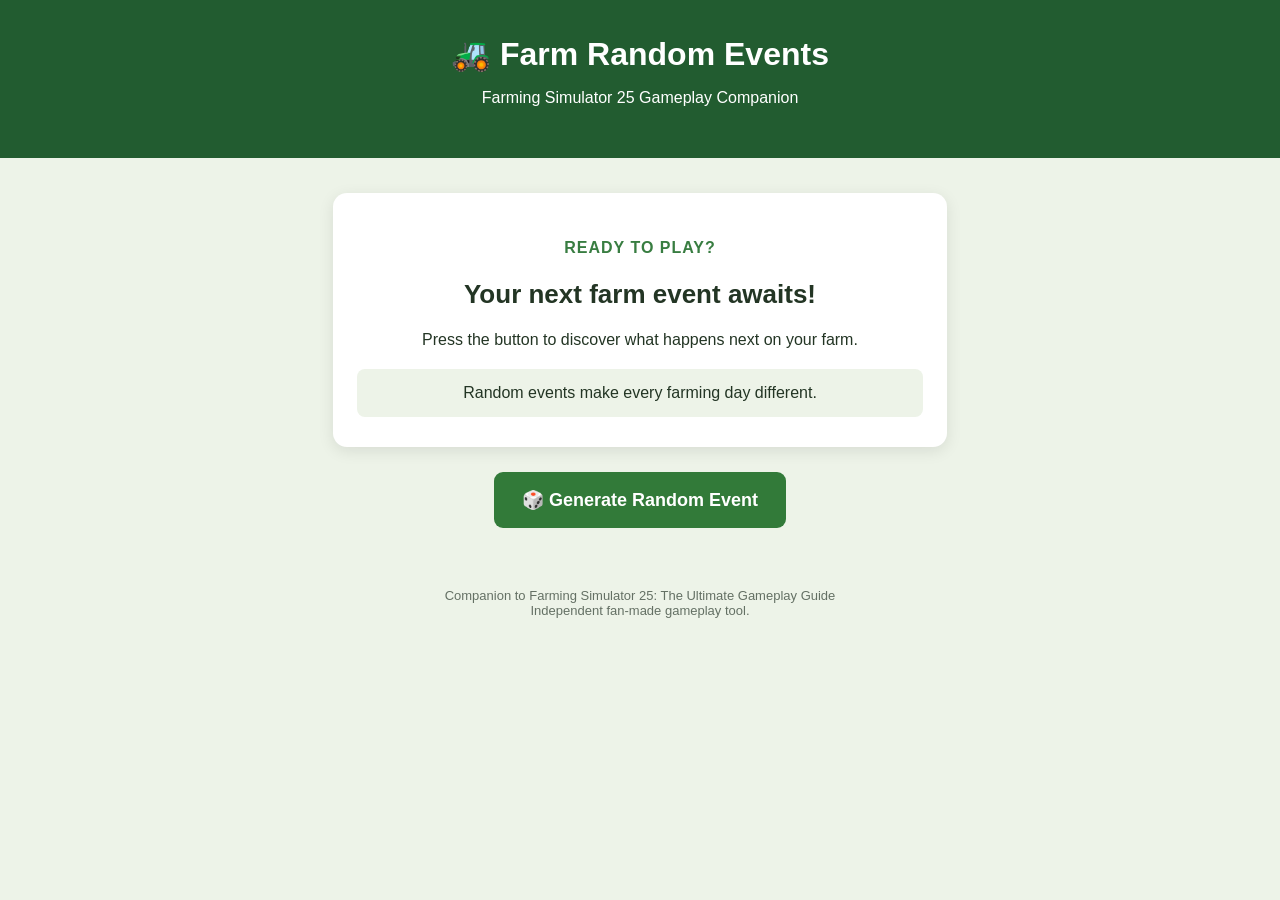
==== index.html @ 7dca7a62 "Create index.html for Farm Random Events Generator Initial creation of an HTML file for a Farm Rando" ====
<!DOCTYPE html>
<html lang="en">
<head>
  <meta charset="UTF-8">
  <meta name="viewport" content="width=device-width, initial-scale=1">
  <title>Farm Random Events Generator</title>
  <style>
    * { box-sizing: border-box; }

    body {
      margin: 0;
      font-family: Arial, sans-serif;
      background: #edf3e8;
      color: #233524;
      text-align: center;
    }

    header {
      background: #225c30;
      color: white;
      padding: 35px 20px;
    }

    h1 { margin: 0 0 12px; }

    main {
      max-width: 650px;
      margin: 35px auto;
      padding: 0 18px;
    }

    .card {
      background: white;
      border-radius: 14px;
      padding: 30px 24px;
      box-shadow: 0 4px 16px #00000018;
      margin-bottom: 25px;
    }

    .category {
      color: #387d41;
      font-weight: bold;
      text-transform: uppercase;
      letter-spacing: 1px;
    }

    #eventTitle { font-size: 26px; }

    #eventRule {
      background: #edf3e8;
      padding: 15px;
      border-radius: 8px;
      margin-top: 20px;
    }

    button {
      background: #327a39;
      color: white;
      border: none;
      border-radius: 9px;
      padding: 17px 28px;
      font-size: 18px;
      font-weight: bold;
      cursor: pointer;
    }

    button:hover { background: #205c2b; }

    footer {
      color: #647064;
      font-size: 13px;
      padding: 25px;
    }
  </style>
</head>
<body>

<header>
  <h1>🚜 Farm Random Events</h1>
  <p>Farming Simulator 25 Gameplay Companion</p>
</header>

<main>
  <div class="card">
    <p class="category" id="category">Ready to play?</p>

    <h2 id="eventTitle">Your next farm event awaits!</h2>

    <p id="description">
      Press the button to discover what happens
      next on your farm.
    </p>

    <div id="eventRule">
      Random events make every farming day different.
    </div>
  </div>

  <button onclick="generateEvent()">
    🎲 Generate Random Event
  </button>
</main>

<footer>
  Companion to Farming Simulator 25:
  The Ultimate Gameplay Guide
  <br>
  Independent fan-made gameplay tool.
</footer>

<script>
const events = [
  {
    category: "Weather",
    title: "Heavy Rainfall",
    description: "Persistent rain has left your fields waterlogged.",
    rule: "Suspend all fieldwork for one in-game day."
  },
  {
    category: "Machinery",
    title: "Tractor Breakdown",
    description: "Your main tractor has developed a mechanical fault.",
    rule: "Visit the workshop and pay for repairs before using it again."
  },
  {
    category: "Animals",
    title: "Livestock Health Check",
    description: "Your livestock require additional attention.",
    rule: "Check all animal feed, water and bedding before continuing."
  },
  {
    category: "Financial",
    title: "Unexpected Farm Expense",
    description: "An unexpected maintenance bill has arrived.",
    rule: "Deduct £2,000 from your farm funds."
  },
  {
    category: "Community",
    title: "Neighbour Needs Help",
    description: "A neighbouring farmer urgently needs assistance.",
    rule: "Complete one contract before returning to your own fieldwork."
  },
  {
    category: "Fields",
    title: "Field Inspection",
    description: "A field requires an unexpected inspection.",
    rule: "Inspect your fields and complete any outstanding maintenance."
  },
  {
    category: "Machinery",
    title: "Equipment Service",
    description: "One of your machines is due for servicing.",
    rule: "Service your most-used machine before its next job."
  },
  {
    category: "Weather",
    title: "Unexpected Dry Spell",
    description: "Dry weather has affected your farming plans.",
    rule: "Delay your next planting operation by one in-game day."
  }
];

let lastEvent = -1;

function generateEvent() {
  let index;

  do {
    index = Math.floor(Math.random() * events.length);
  } while (index === lastEvent && events.length > 1);

  lastEvent = index;
  const event = events[index];

  document.getElementById("category").textContent =
    event.category;

  document.getElementById("eventTitle").textContent =
    event.title;

  document.getElementById("description").textContent =
    event.description;

  document.getElementById("eventRule").textContent =
    "Your challenge: " + event.rule;
}
</script>

</body>
</html>
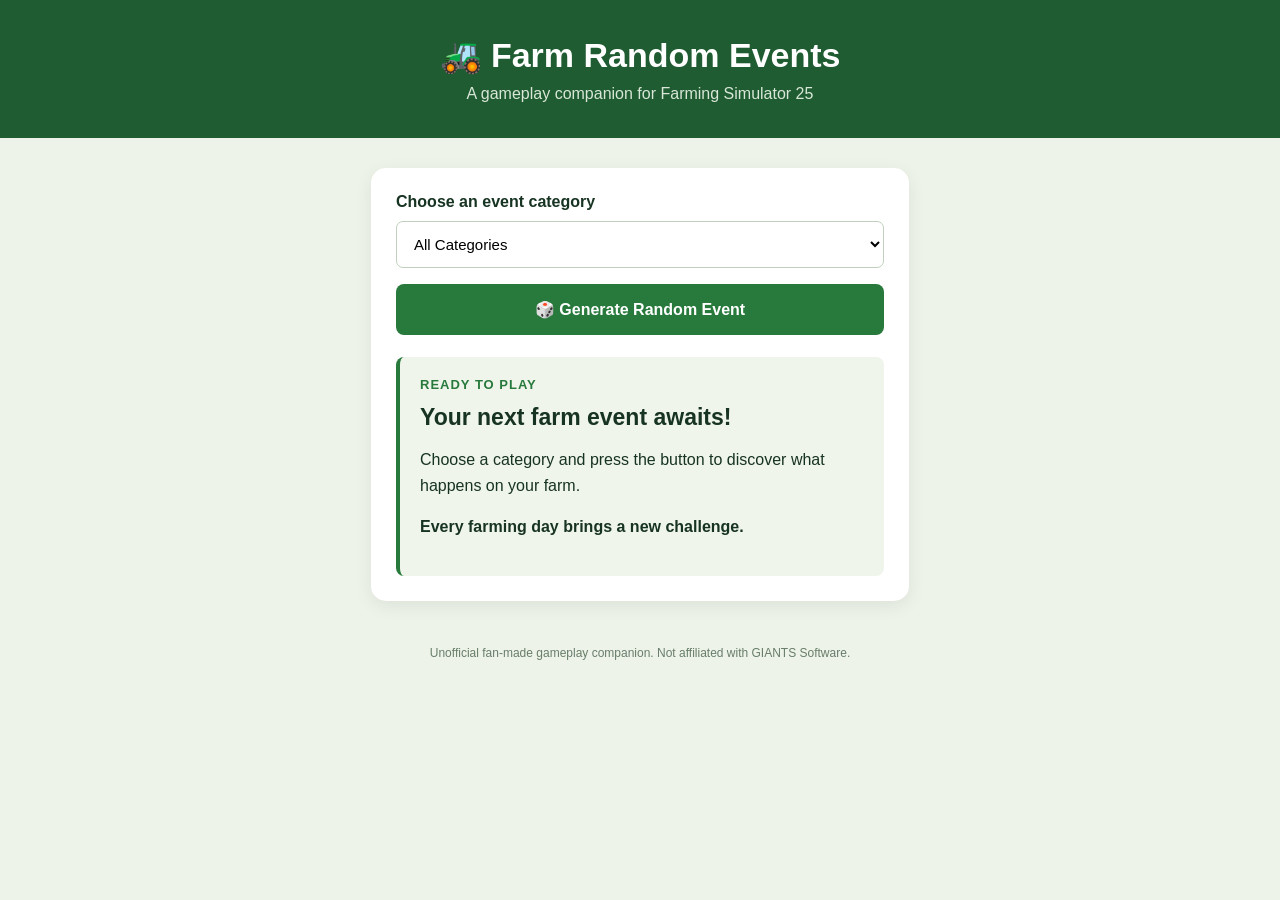
==== commit 91d249c5: "Refactor index.html for improved layout and content Updated styles and HTML structure for better lay" ====
--- a/index.html
+++ b/index.html
@@ -2,189 +2,352 @@
 <!DOCTYPE html>
 <html lang="en">
 <head>
-  <meta charset="UTF-8">
-  <meta name="viewport" content="width=device-width, initial-scale=1">
-  <title>Farm Random Events Generator</title>
-  <style>
-    * { box-sizing: border-box; }
-
-    body {
-      margin: 0;
-      font-family: Arial, sans-serif;
-      background: #edf3e8;
-      color: #233524;
-      text-align: center;
-    }
-
-    header {
-      background: #225c30;
-      color: white;
-      padding: 35px 20px;
-    }
-
-    h1 { margin: 0 0 12px; }
-
-    main {
-      max-width: 650px;
-      margin: 35px auto;
-      padding: 0 18px;
-    }
-
-    .card {
-      background: white;
-      border-radius: 14px;
-      padding: 30px 24px;
-      box-shadow: 0 4px 16px #00000018;
-      margin-bottom: 25px;
-    }
-
-    .category {
-      color: #387d41;
-      font-weight: bold;
-      text-transform: uppercase;
-      letter-spacing: 1px;
-    }
-
-    #eventTitle { font-size: 26px; }
-
-    #eventRule {
-      background: #edf3e8;
-      padding: 15px;
-      border-radius: 8px;
-      margin-top: 20px;
-    }
-
-    button {
-      background: #327a39;
-      color: white;
-      border: none;
-      border-radius: 9px;
-      padding: 17px 28px;
-      font-size: 18px;
-      font-weight: bold;
-      cursor: pointer;
-    }
-
-    button:hover { background: #205c2b; }
-
-    footer {
-      color: #647064;
-      font-size: 13px;
-      padding: 25px;
-    }
-  </style>
+<meta charset="UTF-8">
+<meta name="viewport" content="width=device-width, initial-scale=1">
+<title>Farm Random Events Generator</title>
+
+<style>
+* {
+  box-sizing: border-box;
+}
+
+body {
+  margin: 0;
+  font-family: Arial, sans-serif;
+  background: #edf3e8;
+  color: #173322;
+}
+
+header {
+  background: #205c32;
+  color: white;
+  text-align: center;
+  padding: 35px 20px;
+}
+
+header h1 {
+  font-size: 34px;
+  margin: 0 0 10px;
+}
+
+header p {
+  margin: 0;
+  color: #d8e7d8;
+}
+
+main {
+  max-width: 570px;
+  margin: 30px auto;
+  padding: 0 16px;
+}
+
+.panel {
+  background: white;
+  padding: 25px;
+  border-radius: 15px;
+  box-shadow: 0 5px 18px #00000012;
+}
+
+label {
+  display: block;
+  font-weight: bold;
+  margin-bottom: 10px;
+}
+
+select {
+  width: 100%;
+  padding: 13px;
+  border: 1px solid #bfd0bc;
+  border-radius: 7px;
+  font-size: 15px;
+  background: white;
+  margin-bottom: 16px;
+}
+
+button {
+  width: 100%;
+  background: #287a3c;
+  color: white;
+  border: none;
+  border-radius: 8px;
+  padding: 16px;
+  font-size: 16px;
+  font-weight: bold;
+  cursor: pointer;
+}
+
+button:hover {
+  background: #1c5e2d;
+}
+
+.event {
+  background: #f0f5ec;
+  border-left: 4px solid #287a3c;
+  border-radius: 8px;
+  padding: 20px;
+  margin-top: 22px;
+  min-height: 160px;
+}
+
+.category {
+  color: #287a3c;
+  font-size: 13px;
+  font-weight: bold;
+  letter-spacing: 1px;
+  text-transform: uppercase;
+}
+
+.event h2 {
+  font-size: 23px;
+  margin: 12px 0;
+}
+
+.event p {
+  line-height: 1.6;
+}
+
+.rule {
+  font-weight: bold;
+  margin-top: 16px;
+}
+
+footer {
+  text-align: center;
+  color: #687d6a;
+  font-size: 12px;
+  padding: 15px 20px 35px;
+}
+
+@media (max-width: 500px) {
+  header h1 {
+    font-size: 27px;
+  }
+
+  .panel {
+    padding: 18px;
+  }
+}
+</style>
 </head>
+
 <body>
 
 <header>
   <h1>🚜 Farm Random Events</h1>
-  <p>Farming Simulator 25 Gameplay Companion</p>
+  <p>A gameplay companion for Farming Simulator 25</p>
 </header>
 
 <main>
-  <div class="card">
-    <p class="category" id="category">Ready to play?</p>
-
-    <h2 id="eventTitle">Your next farm event awaits!</h2>
-
-    <p id="description">
-      Press the button to discover what happens
-      next on your farm.
-    </p>
-
-    <div id="eventRule">
-      Random events make every farming day different.
+  <div class="panel">
+
+    <label for="categorySelect">
+      Choose an event category
+    </label>
+
+    <select id="categorySelect">
+      <option value="All">All Categories</option>
+      <option value="Weather">Weather</option>
+      <option value="Fields">Fields</option>
+      <option value="Machinery">Machinery</option>
+      <option value="Animals">Animals</option>
+      <option value="Financial">Financial</option>
+      <option value="Community">Community</option>
+    </select>
+
+    <button onclick="generateEvent()">
+      🎲 Generate Random Event
+    </button>
+
+    <div class="event" aria-live="polite">
+
+      <div class="category" id="eventCategory">
+        READY TO PLAY
+      </div>
+
+      <h2 id="eventTitle">
+        Your next farm event awaits!
+      </h2>
+
+      <p id="eventDescription">
+        Choose a category and press the button
+        to discover what happens on your farm.
+      </p>
+
+      <p class="rule" id="eventRule">
+        Every farming day brings a new challenge.
+      </p>
+
     </div>
   </div>
-
-  <button onclick="generateEvent()">
-    🎲 Generate Random Event
-  </button>
 </main>
 
 <footer>
-  Companion to Farming Simulator 25:
-  The Ultimate Gameplay Guide
-  <br>
-  Independent fan-made gameplay tool.
+  Unofficial fan-made gameplay companion.
+  Not affiliated with GIANTS Software.
 </footer>
 
 <script>
+
 const events = [
+
   {
     category: "Weather",
     title: "Heavy Rainfall",
-    description: "Persistent rain has left your fields waterlogged.",
-    rule: "Suspend all fieldwork for one in-game day."
-  },
+    description:
+      "Persistent rain has left your fields waterlogged.",
+    rule:
+      "Suspend all fieldwork for one in-game day."
+  },
+
+  {
+    category: "Weather",
+    title: "Unexpected Dry Spell",
+    description:
+      "A prolonged period of dry weather has affected your plans.",
+    rule:
+      "Delay your next planting operation by one in-game day."
+  },
+
+  {
+    category: "Fields",
+    title: "Field Inspection",
+    description:
+      "One of your fields requires an unexpected inspection.",
+    rule:
+      "Inspect your fields and complete any outstanding maintenance."
+  },
+
+  {
+    category: "Fields",
+    title: "Soil Management",
+    description:
+      "A field needs extra attention before the next crop.",
+    rule:
+      "Complete any required field preparation before planting."
+  },
+
   {
     category: "Machinery",
     title: "Tractor Breakdown",
-    description: "Your main tractor has developed a mechanical fault.",
-    rule: "Visit the workshop and pay for repairs before using it again."
-  },
+    description:
+      "Your main tractor has developed a mechanical fault.",
+    rule:
+      "Visit the workshop before using it again."
+  },
+
+  {
+    category: "Machinery",
+    title: "Equipment Service",
+    description:
+      "One of your machines is due for servicing.",
+    rule:
+      "Service your most-used machine before its next job."
+  },
+
   {
     category: "Animals",
     title: "Livestock Health Check",
-    description: "Your livestock require additional attention.",
-    rule: "Check all animal feed, water and bedding before continuing."
-  },
+    description:
+      "Your livestock require additional attention.",
+    rule:
+      "Check animal feed, water and bedding before continuing."
+  },
+
+  {
+    category: "Animals",
+    title: "Extra Feed Required",
+    description:
+      "Your livestock need additional supplies.",
+    rule:
+      "Purchase one extra load of animal feed."
+  },
+
   {
     category: "Financial",
     title: "Unexpected Farm Expense",
-    description: "An unexpected maintenance bill has arrived.",
-    rule: "Deduct £2,000 from your farm funds."
-  },
+    description:
+      "An unexpected maintenance bill has arrived.",
+    rule:
+      "Deduct £2,000 from your farm funds."
+  },
+
+  {
+    category: "Financial",
+    title: "Equipment Replacement Fund",
+    description:
+      "Your farm accountant recommends setting aside extra money.",
+    rule:
+      "Reserve £1,000 of your farm funds for future equipment repairs."
+  },
+
   {
     category: "Community",
     title: "Neighbour Needs Help",
-    description: "A neighbouring farmer urgently needs assistance.",
-    rule: "Complete one contract before returning to your own fieldwork."
-  },
-  {
-    category: "Fields",
-    title: "Field Inspection",
-    description: "A field requires an unexpected inspection.",
-    rule: "Inspect your fields and complete any outstanding maintenance."
-  },
-  {
-    category: "Machinery",
-    title: "Equipment Service",
-    description: "One of your machines is due for servicing.",
-    rule: "Service your most-used machine before its next job."
-  },
-  {
-    category: "Weather",
-    title: "Unexpected Dry Spell",
-    description: "Dry weather has affected your farming plans.",
-    rule: "Delay your next planting operation by one in-game day."
-  }
+    description:
+      "A neighbouring farmer urgently needs assistance.",
+    rule:
+      "Complete one contract before returning to your own fieldwork."
+  },
+
+  {
+    category: "Community",
+    title: "Local Farming Initiative",
+    description:
+      "The local farming community is organising a work day.",
+    rule:
+      "Complete one community contract this month."
+  }
+
 ];
 
-let lastEvent = -1;
+let lastEventIndex = -1;
 
 function generateEvent() {
-  let index;
-
-  do {
-    index = Math.floor(Math.random() * events.length);
-  } while (index === lastEvent && events.length > 1);
-
-  lastEvent = index;
-  const event = events[index];
-
-  document.getElementById("category").textContent =
-    event.category;
+
+  const selectedCategory =
+    document.getElementById("categorySelect").value;
+
+  const matchingEvents = events
+    .map((event, index) => ({ event, index }))
+    .filter(item =>
+      selectedCategory === "All" ||
+      item.event.category === selectedCategory
+    );
+
+  if (matchingEvents.length === 0) {
+    return;
+  }
+
+  let availableEvents = matchingEvents.filter(
+    item => item.index !== lastEventIndex
+  );
+
+  if (availableEvents.length === 0) {
+    availableEvents = matchingEvents;
+  }
+
+  const randomIndex = Math.floor(
+    Math.random() * availableEvents.length
+  );
+
+  const selected = availableEvents[randomIndex];
+
+  lastEventIndex = selected.index;
+
+  document.getElementById("eventCategory").textContent =
+    selected.event.category;
 
   document.getElementById("eventTitle").textContent =
-    event.title;
-
-  document.getElementById("description").textContent =
-    event.description;
+    selected.event.title;
+
+  document.getElementById("eventDescription").textContent =
+    selected.event.description;
 
   document.getElementById("eventRule").textContent =
-    "Your challenge: " + event.rule;
-}
+    "Challenge: " + selected.event.rule;
+
+}
+
 </script>
 
 </body>
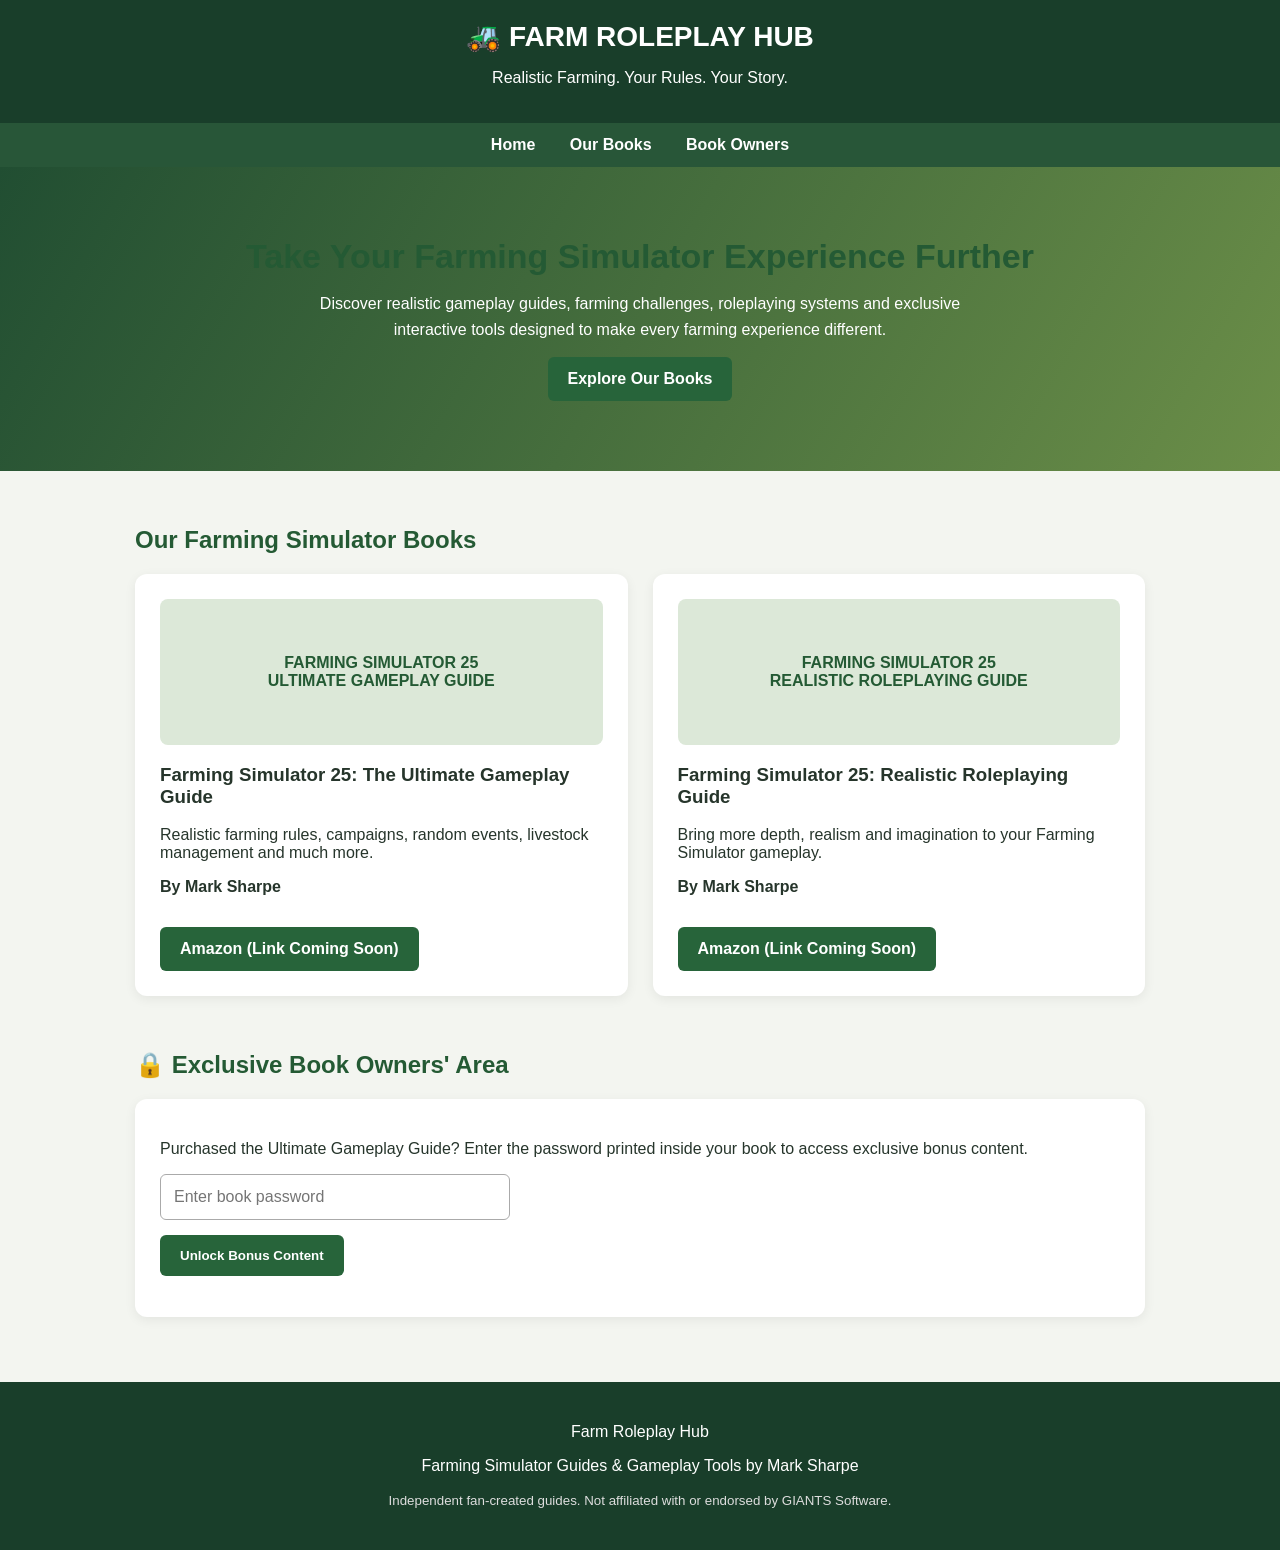
==== commit 1a63209e: "Update index.html" ====
--- a/index.html
+++ b/index.html
@@ -4,350 +4,146 @@
 <head>
 <meta charset="UTF-8">
 <meta name="viewport" content="width=device-width, initial-scale=1">
-<title>Farm Random Events Generator</title>
-
+<title>Farm Roleplay Hub | Farming Simulator Guides</title>
 <style>
-* {
-  box-sizing: border-box;
-}
-
-body {
-  margin: 0;
-  font-family: Arial, sans-serif;
-  background: #edf3e8;
-  color: #173322;
-}
-
-header {
-  background: #205c32;
-  color: white;
-  text-align: center;
-  padding: 35px 20px;
-}
-
-header h1 {
-  font-size: 34px;
-  margin: 0 0 10px;
-}
-
-header p {
-  margin: 0;
-  color: #d8e7d8;
-}
-
-main {
-  max-width: 570px;
-  margin: 30px auto;
-  padding: 0 16px;
-}
-
-.panel {
-  background: white;
-  padding: 25px;
-  border-radius: 15px;
-  box-shadow: 0 5px 18px #00000012;
-}
-
-label {
-  display: block;
-  font-weight: bold;
-  margin-bottom: 10px;
-}
-
-select {
-  width: 100%;
-  padding: 13px;
-  border: 1px solid #bfd0bc;
-  border-radius: 7px;
-  font-size: 15px;
-  background: white;
-  margin-bottom: 16px;
-}
-
-button {
-  width: 100%;
-  background: #287a3c;
-  color: white;
-  border: none;
-  border-radius: 8px;
-  padding: 16px;
-  font-size: 16px;
-  font-weight: bold;
-  cursor: pointer;
-}
-
-button:hover {
-  background: #1c5e2d;
-}
-
-.event {
-  background: #f0f5ec;
-  border-left: 4px solid #287a3c;
-  border-radius: 8px;
-  padding: 20px;
-  margin-top: 22px;
-  min-height: 160px;
-}
-
-.category {
-  color: #287a3c;
-  font-size: 13px;
-  font-weight: bold;
-  letter-spacing: 1px;
-  text-transform: uppercase;
-}
-
-.event h2 {
-  font-size: 23px;
-  margin: 12px 0;
-}
-
-.event p {
-  line-height: 1.6;
-}
-
-.rule {
-  font-weight: bold;
-  margin-top: 16px;
-}
-
-footer {
-  text-align: center;
-  color: #687d6a;
-  font-size: 12px;
-  padding: 15px 20px 35px;
-}
-
-@media (max-width: 500px) {
-  header h1 {
-    font-size: 27px;
-  }
-
-  .panel {
-    padding: 18px;
-  }
-}
+*{box-sizing:border-box}
+body{margin:0;font-family:Arial,sans-serif;background:#f3f5f0;color:#26352b}
+header{background:#193e2a;color:white;padding:20px;text-align:center}
+header h1{margin:0;font-size:28px}
+nav{background:#285638;padding:13px;text-align:center}
+nav a{color:white;text-decoration:none;margin:0 15px;font-weight:bold}
+.hero{background:linear-gradient(120deg,#214e32,#6b8e48);color:white;padding:70px 20px;text-align:center}
+.hero h2{font-size:34px;margin:0 0 15px}
+.hero p{max-width:650px;margin:auto;line-height:1.6}
+.container{max-width:1050px;margin:auto;padding:35px 20px}
+h2{color:#245a34}
+.books{display:grid;grid-template-columns:repeat(auto-fit,minmax(240px,1fr));gap:25px}
+.card{background:white;border-radius:12px;padding:25px;box-shadow:0 3px 12px #0001}
+.cover{background:#dce8d8;padding:55px 15px;text-align:center;border-radius:8px;font-weight:bold;color:#245a34}
+.btn{display:inline-block;background:#27643a;color:white;border:0;border-radius:6px;padding:13px 20px;text-decoration:none;cursor:pointer;font-weight:bold;margin-top:15px}
+.btn:hover{background:#194b2b}
+input{padding:13px;border:1px solid #aaa;border-radius:6px;width:100%;max-width:350px;font-size:16px}
+#unlocked{display:none;margin-top:20px;padding:20px;background:#e4f3df;border-radius:8px}
+footer{background:#193e2a;color:white;text-align:center;padding:25px;margin-top:30px}
+small{color:#666}
+@media(max-width:600px){nav a{display:inline-block;margin:7px}.hero h2{font-size:26px}}
 </style>
 </head>
-
 <body>
 
 <header>
-  <h1>🚜 Farm Random Events</h1>
-  <p>A gameplay companion for Farming Simulator 25</p>
+<h1>🚜 FARM ROLEPLAY HUB</h1>
+<p>Realistic Farming. Your Rules. Your Story.</p>
 </header>
 
-<main>
-  <div class="panel">
+<nav>
+<a href="#home">Home</a>
+<a href="#books">Our Books</a>
+<a href="#owners">Book Owners</a>
+</nav>
 
-    <label for="categorySelect">
-      Choose an event category
-    </label>
+<section class="hero" id="home">
+<h2>Take Your Farming Simulator Experience Further</h2>
+<p>
+Discover realistic gameplay guides, farming challenges,
+roleplaying systems and exclusive interactive tools
+designed to make every farming experience different.
+</p>
+<a class="btn" href="#books">Explore Our Books</a>
+</section>
 
-    <select id="categorySelect">
-      <option value="All">All Categories</option>
-      <option value="Weather">Weather</option>
-      <option value="Fields">Fields</option>
-      <option value="Machinery">Machinery</option>
-      <option value="Animals">Animals</option>
-      <option value="Financial">Financial</option>
-      <option value="Community">Community</option>
-    </select>
+<main class="container">
 
-    <button onclick="generateEvent()">
-      🎲 Generate Random Event
-    </button>
+<section id="books">
+<h2>Our Farming Simulator Books</h2>
+<div class="books">
 
-    <div class="event" aria-live="polite">
+<div class="card">
+<div class="cover">
+FARMING SIMULATOR 25<br>
+ULTIMATE GAMEPLAY GUIDE
+</div>
+<h3>Farming Simulator 25: The Ultimate Gameplay Guide</h3>
+<p>Realistic farming rules, campaigns, random events,
+livestock management and much more.</p>
+<p><strong>By Mark Sharpe</strong></p>
+<a class="btn" href="https://www.amazon.co.uk/" target="_blank" rel="noopener noreferrer">Amazon (Link Coming Soon)</a>
+</div>
 
-      <div class="category" id="eventCategory">
-        READY TO PLAY
-      </div>
+<div class="card">
+<div class="cover">
+FARMING SIMULATOR 25<br>
+REALISTIC ROLEPLAYING GUIDE
+</div>
+<h3>Farming Simulator 25: Realistic Roleplaying Guide</h3>
+<p>Bring more depth, realism and imagination to your
+Farming Simulator gameplay.</p>
+<p><strong>By Mark Sharpe</strong></p>
+<a class="btn" href="https://www.amazon.co.uk/" target="_blank" rel="noopener noreferrer">Amazon (Link Coming Soon)</a>
+</div>
 
-      <h2 id="eventTitle">
-        Your next farm event awaits!
-      </h2>
+</div>
+</section>
 
-      <p id="eventDescription">
-        Choose a category and press the button
-        to discover what happens on your farm.
-      </p>
+<section id="owners" style="margin-top:55px">
+<h2>🔒 Exclusive Book Owners' Area</h2>
 
-      <p class="rule" id="eventRule">
-        Every farming day brings a new challenge.
-      </p>
+<div class="card">
+<p>
+Purchased the Ultimate Gameplay Guide?
+Enter the password printed inside your book
+to access exclusive bonus content.
+</p>
 
-    </div>
-  </div>
+<input type="password" id="password" placeholder="Enter book password">
+<br>
+<button class="btn" onclick="unlock()">Unlock Bonus Content</button>
+
+<p id="error" style="color:#b00020"></p>
+
+<div id="unlocked">
+<h3>Welcome, Book Owner!</h3>
+<p>Your Random Event Generator is ready.</p>
+
+<a class="btn"
+href="https://farmrandomevents.github.io/farmrandomevents/"
+target="_blank" rel="noopener noreferrer">
+Open Random Event Generator
+</a>
+
+<p><small>More exclusive gameplay tools coming in future updates.</small></p>
+</div>
+</div>
+</section>
+
 </main>
 
 <footer>
-  Unofficial fan-made gameplay companion.
-  Not affiliated with GIANTS Software.
+<p>Farm Roleplay Hub</p>
+<p>Farming Simulator Guides & Gameplay Tools by Mark Sharpe</p>
+<p><small style="color:#ddd">
+Independent fan-created guides. Not affiliated with or endorsed by GIANTS Software.
+</small></p>
 </footer>
 
 <script>
+function unlock(){
+const password=document.getElementById("password").value.trim();
+const unlocked=document.getElementById("unlocked");
+const error=document.getElementById("error");
 
-const events = [
-
-  {
-    category: "Weather",
-    title: "Heavy Rainfall",
-    description:
-      "Persistent rain has left your fields waterlogged.",
-    rule:
-      "Suspend all fieldwork for one in-game day."
-  },
-
-  {
-    category: "Weather",
-    title: "Unexpected Dry Spell",
-    description:
-      "A prolonged period of dry weather has affected your plans.",
-    rule:
-      "Delay your next planting operation by one in-game day."
-  },
-
-  {
-    category: "Fields",
-    title: "Field Inspection",
-    description:
-      "One of your fields requires an unexpected inspection.",
-    rule:
-      "Inspect your fields and complete any outstanding maintenance."
-  },
-
-  {
-    category: "Fields",
-    title: "Soil Management",
-    description:
-      "A field needs extra attention before the next crop.",
-    rule:
-      "Complete any required field preparation before planting."
-  },
-
-  {
-    category: "Machinery",
-    title: "Tractor Breakdown",
-    description:
-      "Your main tractor has developed a mechanical fault.",
-    rule:
-      "Visit the workshop before using it again."
-  },
-
-  {
-    category: "Machinery",
-    title: "Equipment Service",
-    description:
-      "One of your machines is due for servicing.",
-    rule:
-      "Service your most-used machine before its next job."
-  },
-
-  {
-    category: "Animals",
-    title: "Livestock Health Check",
-    description:
-      "Your livestock require additional attention.",
-    rule:
-      "Check animal feed, water and bedding before continuing."
-  },
-
-  {
-    category: "Animals",
-    title: "Extra Feed Required",
-    description:
-      "Your livestock need additional supplies.",
-    rule:
-      "Purchase one extra load of animal feed."
-  },
-
-  {
-    category: "Financial",
-    title: "Unexpected Farm Expense",
-    description:
-      "An unexpected maintenance bill has arrived.",
-    rule:
-      "Deduct £2,000 from your farm funds."
-  },
-
-  {
-    category: "Financial",
-    title: "Equipment Replacement Fund",
-    description:
-      "Your farm accountant recommends setting aside extra money.",
-    rule:
-      "Reserve £1,000 of your farm funds for future equipment repairs."
-  },
-
-  {
-    category: "Community",
-    title: "Neighbour Needs Help",
-    description:
-      "A neighbouring farmer urgently needs assistance.",
-    rule:
-      "Complete one contract before returning to your own fieldwork."
-  },
-
-  {
-    category: "Community",
-    title: "Local Farming Initiative",
-    description:
-      "The local farming community is organising a work day.",
-    rule:
-      "Complete one community contract this month."
-  }
-
-];
-
-let lastEventIndex = -1;
-
-function generateEvent() {
-
-  const selectedCategory =
-    document.getElementById("categorySelect").value;
-
-  const matchingEvents = events
-    .map((event, index) => ({ event, index }))
-    .filter(item =>
-      selectedCategory === "All" ||
-      item.event.category === selectedCategory
-    );
-
-  if (matchingEvents.length === 0) {
-    return;
-  }
-
-  let availableEvents = matchingEvents.filter(
-    item => item.index !== lastEventIndex
-  );
-
-  if (availableEvents.length === 0) {
-    availableEvents = matchingEvents;
-  }
-
-  const randomIndex = Math.floor(
-    Math.random() * availableEvents.length
-  );
-
-  const selected = availableEvents[randomIndex];
-
-  lastEventIndex = selected.index;
-
-  document.getElementById("eventCategory").textContent =
-    selected.event.category;
-
-  document.getElementById("eventTitle").textContent =
-    selected.event.title;
-
-  document.getElementById("eventDescription").textContent =
-    selected.event.description;
-
-  document.getElementById("eventRule").textContent =
-    "Challenge: " + selected.event.rule;
-
+if(password.toUpperCase()==="FARM25"){
+unlocked.style.display="block";
+error.textContent="";
+}else{
+unlocked.style.display="none";
+error.textContent="Incorrect password. Please try again.";
+}
 }
 
+document.getElementById("password").addEventListener("keydown",function(e){
+if(e.key==="Enter")unlock();
+});
 </script>
 
 </body>
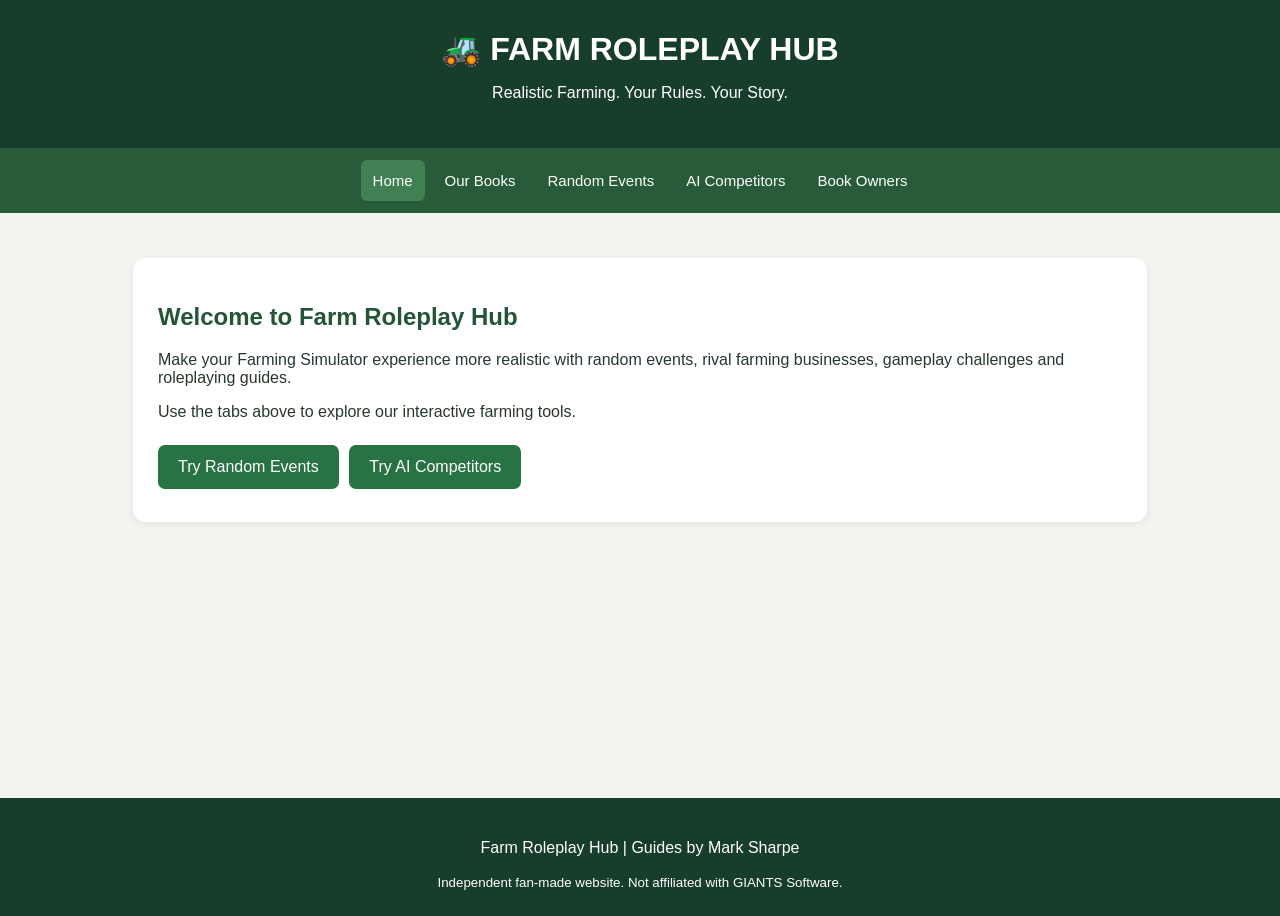
==== commit b324e2af: "Update index.html with new layout and features Refactor HTML structure and styles for improved layou" ====
--- a/index.html
+++ b/index.html
@@ -4,29 +4,29 @@
 <head>
 <meta charset="UTF-8">
 <meta name="viewport" content="width=device-width, initial-scale=1">
-<title>Farm Roleplay Hub | Farming Simulator Guides</title>
+<title>Farm Roleplay Hub</title>
 <style>
 *{box-sizing:border-box}
-body{margin:0;font-family:Arial,sans-serif;background:#f3f5f0;color:#26352b}
-header{background:#193e2a;color:white;padding:20px;text-align:center}
-header h1{margin:0;font-size:28px}
-nav{background:#285638;padding:13px;text-align:center}
-nav a{color:white;text-decoration:none;margin:0 15px;font-weight:bold}
-.hero{background:linear-gradient(120deg,#214e32,#6b8e48);color:white;padding:70px 20px;text-align:center}
-.hero h2{font-size:34px;margin:0 0 15px}
-.hero p{max-width:650px;margin:auto;line-height:1.6}
-.container{max-width:1050px;margin:auto;padding:35px 20px}
-h2{color:#245a34}
-.books{display:grid;grid-template-columns:repeat(auto-fit,minmax(240px,1fr));gap:25px}
-.card{background:white;border-radius:12px;padding:25px;box-shadow:0 3px 12px #0001}
-.cover{background:#dce8d8;padding:55px 15px;text-align:center;border-radius:8px;font-weight:bold;color:#245a34}
-.btn{display:inline-block;background:#27643a;color:white;border:0;border-radius:6px;padding:13px 20px;text-decoration:none;cursor:pointer;font-weight:bold;margin-top:15px}
-.btn:hover{background:#194b2b}
-input{padding:13px;border:1px solid #aaa;border-radius:6px;width:100%;max-width:350px;font-size:16px}
-#unlocked{display:none;margin-top:20px;padding:20px;background:#e4f3df;border-radius:8px}
-footer{background:#193e2a;color:white;text-align:center;padding:25px;margin-top:30px}
-small{color:#666}
-@media(max-width:600px){nav a{display:inline-block;margin:7px}.hero h2{font-size:26px}}
+body{margin:0;font-family:Arial,sans-serif;background:#f2f5ef;color:#26392b}
+header{background:#173e2a;color:white;text-align:center;padding:30px 15px}
+header h1{margin:0;font-size:32px}
+nav{display:flex;justify-content:center;flex-wrap:wrap;gap:8px;background:#285b3a;padding:12px}
+nav button{background:transparent;color:white;border:0;padding:12px;cursor:pointer;font-size:15px}
+nav button:hover,nav button.active{background:#418052;border-radius:6px}
+main{max-width:1050px;margin:auto;padding:25px 18px;min-height:65vh}
+.tab{display:none}
+.tab.active{display:block}
+.card{background:white;padding:25px;border-radius:12px;margin:20px 0;box-shadow:0 2px 10px #0001}
+h2{color:#235636}
+button.action{background:#287343;color:white;border:0;padding:13px 20px;border-radius:7px;cursor:pointer;font-size:16px;margin:8px 6px 8px 0}
+button.action:hover{background:#18522c}
+select,input{padding:12px;border:1px solid #aaa;border-radius:6px;font-size:16px;max-width:100%}
+.result{background:#e7f2e4;border-left:5px solid #39894b;padding:18px;margin-top:15px;border-radius:5px}
+.farms{display:grid;grid-template-columns:repeat(auto-fit,minmax(210px,1fr));gap:15px}
+.farm{background:#edf4e9;padding:18px;border-radius:8px}
+.log{background:#f5f5f5;padding:15px;max-height:350px;overflow:auto}
+footer{text-align:center;background:#173e2a;color:white;padding:25px}
+a{color:#237344}
 </style>
 </head>
 <body>
@@ -37,81 +37,86 @@
 </header>
 
 <nav>
-<a href="#home">Home</a>
-<a href="#books">Our Books</a>
-<a href="#owners">Book Owners</a>
+<button class="active" onclick="showTab('home',this)">Home</button>
+<button onclick="showTab('books',this)">Our Books</button>
+<button onclick="showTab('events',this)">Random Events</button>
+<button onclick="showTab('competitors',this)">AI Competitors</button>
+<button onclick="showTab('owners',this)">Book Owners</button>
 </nav>
 
-<section class="hero" id="home">
-<h2>Take Your Farming Simulator Experience Further</h2>
-<p>
-Discover realistic gameplay guides, farming challenges,
-roleplaying systems and exclusive interactive tools
-designed to make every farming experience different.
-</p>
-<a class="btn" href="#books">Explore Our Books</a>
-</section>
-
-<main class="container">
-
-<section id="books">
+<main>
+
+<section id="home" class="tab active">
+<div class="card">
+<h2>Welcome to Farm Roleplay Hub</h2>
+<p>Make your Farming Simulator experience more realistic with random events, rival farming businesses, gameplay challenges and roleplaying guides.</p>
+<p>Use the tabs above to explore our interactive farming tools.</p>
+<button class="action" onclick="showTab('events')">Try Random Events</button>
+<button class="action" onclick="showTab('competitors')">Try AI Competitors</button>
+</div>
+</section>
+
+<section id="books" class="tab">
 <h2>Our Farming Simulator Books</h2>
-<div class="books">
-
-<div class="card">
-<div class="cover">
-FARMING SIMULATOR 25<br>
-ULTIMATE GAMEPLAY GUIDE
-</div>
+<div class="card">
 <h3>Farming Simulator 25: The Ultimate Gameplay Guide</h3>
-<p>Realistic farming rules, campaigns, random events,
-livestock management and much more.</p>
-<p><strong>By Mark Sharpe</strong></p>
-<a class="btn" href="https://www.amazon.co.uk/" target="_blank" rel="noopener noreferrer">Amazon (Link Coming Soon)</a>
-</div>
-
-<div class="card">
-<div class="cover">
-FARMING SIMULATOR 25<br>
-REALISTIC ROLEPLAYING GUIDE
-</div>
-<h3>Farming Simulator 25: Realistic Roleplaying Guide</h3>
-<p>Bring more depth, realism and imagination to your
-Farming Simulator gameplay.</p>
-<p><strong>By Mark Sharpe</strong></p>
-<a class="btn" href="https://www.amazon.co.uk/" target="_blank" rel="noopener noreferrer">Amazon (Link Coming Soon)</a>
-</div>
-
-</div>
-</section>
-
-<section id="owners" style="margin-top:55px">
-<h2>🔒 Exclusive Book Owners' Area</h2>
-
-<div class="card">
-<p>
-Purchased the Ultimate Gameplay Guide?
-Enter the password printed inside your book
-to access exclusive bonus content.
-</p>
-
-<input type="password" id="password" placeholder="Enter book password">
+<p>By Mark Sharpe</p>
+<p>Realistic rules, campaigns, random events, livestock systems and rival farms.</p>
+</div>
+<div class="card">
+<h3>Farming Simulator 25: The Realistic Roleplaying Guide</h3>
+<p>By Mark Sharpe</p>
+<p>Bring more imagination, challenge and realism to your farm.</p>
+</div>
+</section>
+
+<section id="events" class="tab">
+<h2>🎲 Random Event Generator</h2>
+<div class="card">
+<p>Choose an event category or generate a surprise from any category.</p>
+<select id="category">
+<option value="all">All Categories</option>
+<option value="weather">Weather</option>
+<option value="machinery">Machinery</option>
+<option value="financial">Financial</option>
+<option value="animals">Animals</option>
+<option value="community">Community</option>
+<option value="fields">Fields & Crops</option>
+</select>
 <br>
-<button class="btn" onclick="unlock()">Unlock Bonus Content</button>
-
-<p id="error" style="color:#b00020"></p>
-
-<div id="unlocked">
+<button class="action" onclick="generateEvent()">Generate Random Event</button>
+<div id="eventResult" class="result">Your next farming event will appear here.</div>
+</div>
+</section>
+
+<section id="competitors" class="tab">
+<h2>🚜 AI Farming Competitors</h2>
+<div class="card">
+<p>Four rival farmers compete for land, expand their businesses and face setbacks.</p>
+<p>Advance one farming year to see their decisions. Apply the results manually in your Farming Simulator save.</p>
+<p><strong>Current year:</strong> <span id="year">1</span></p>
+<button class="action" onclick="advanceYear()">Advance One Year</button>
+<button class="action" onclick="resetFarms()">Reset Farms</button>
+<div id="farmCards" class="farms"></div>
+<h3>Annual Farming News</h3>
+<div id="farmLog" class="log">Advance a year to begin the simulation.</div>
+</div>
+</section>
+
+<section id="owners" class="tab">
+<h2>🔒 Book Owners' Area</h2>
+<div class="card">
+<p>Enter the test password printed here for demonstration purposes.</p>
+<input type="password" id="password" placeholder="Book password">
+<button class="action" onclick="unlock()">Unlock</button>
+<p id="passwordMessage"></p>
+<div id="ownerContent" style="display:none">
+<div class="result">
 <h3>Welcome, Book Owner!</h3>
-<p>Your Random Event Generator is ready.</p>
-
-<a class="btn"
-href="https://farmrandomevents.github.io/farmrandomevents/"
-target="_blank" rel="noopener noreferrer">
-Open Random Event Generator
-</a>
-
-<p><small>More exclusive gameplay tools coming in future updates.</small></p>
+<p>Your gameplay tools are available below.</p>
+<button class="action" onclick="showTab('events')">Random Event Generator</button>
+<button class="action" onclick="showTab('competitors')">AI Farming Competitors</button>
+</div>
 </div>
 </div>
 </section>
@@ -119,32 +124,164 @@
 </main>
 
 <footer>
-<p>Farm Roleplay Hub</p>
-<p>Farming Simulator Guides & Gameplay Tools by Mark Sharpe</p>
-<p><small style="color:#ddd">
-Independent fan-created guides. Not affiliated with or endorsed by GIANTS Software.
-</small></p>
+<p>Farm Roleplay Hub | Guides by Mark Sharpe</p>
+<small>Independent fan-made website. Not affiliated with GIANTS Software.</small>
 </footer>
 
 <script>
+function showTab(id,button){
+document.querySelectorAll(".tab").forEach(t=>t.classList.remove("active"));
+document.getElementById(id).classList.add("active");
+document.querySelectorAll("nav button").forEach(b=>b.classList.remove("active"));
+const names=["home","books","events","competitors","owners"];
+const index=names.indexOf(id);
+document.querySelectorAll("nav button")[index].classList.add("active");
+window.scrollTo(0,0);
+}
+
+const events={
+weather:[
+["Heavy Rain","No fieldwork for the next 2 in-game days."],
+["Unexpected Frost","Delay harvesting or planting for 1 day."],
+["Dry Spell","No rain expected for 7 days. Prioritise vulnerable crops."],
+["Storm Damage","Spend £1,500 repairing buildings or equipment."],
+["Perfect Conditions","Complete one additional fieldwork job today."]
+],
+machinery:[
+["Tractor Breakdown","Your main tractor is unavailable for 2 days."],
+["Hydraulic Failure","Pay £1,200 for repairs."],
+["Tyre Puncture","Pay £350 and stop work for the day."],
+["Equipment Inspection","All machinery must return to the farmyard for inspection."],
+["Expensive Service","Pay £800 for your oldest working machine."]
+],
+financial:[
+["Unexpected Tax Bill","Pay £2,000 from your farm account."],
+["Government Grant","Receive £1,500 for farm improvements."],
+["Fuel Price Increase","Add 20% to your next fuel purchase."],
+["Insurance Claim","Pay £750 excess for farm damage."],
+["Market Opportunity","Sell one crop at its next favourable price."]
+],
+animals:[
+["Veterinary Visit","Pay £500 for animal healthcare."],
+["Animal Illness","Keep one group of animals isolated for 3 days."],
+["Pasture Damage","Move livestock to a different pasture for 5 days."],
+["Healthy Herd","No animal-related costs this month."],
+["Feed Shortage","Buy additional feed before the next in-game day."]
+],
+community:[
+["Neighbour Needs Help","Complete one local contract before your own fieldwork."],
+["Charity Donation","Donate £500 from farm funds."],
+["Local Farm Auction","You may purchase one used machine this month."],
+["Road Closure","Avoid one road for the next 3 days."],
+["Community Favour","Complete a contract without taking payment."]
+],
+fields:[
+["Weed Outbreak","Treat one field before continuing other jobs."],
+["Crop Disease","Reduce one field's harvest income by 15%."],
+["Drainage Problem","No fieldwork on one selected field for 3 days."],
+["Boundary Dispute","Delay use of one field for 2 days."],
+["Soil Improvement","Apply lime or fertiliser to your poorest field."]
+]
+};
+
+function generateEvent(){
+let category=document.getElementById("category").value;
+const keys=Object.keys(events);
+if(category==="all")category=keys[Math.floor(Math.random()*keys.length)];
+const list=events[category];
+const event=list[Math.floor(Math.random()*list.length)];
+document.getElementById("eventResult").innerHTML=
+"<strong>"+event[0]+"</strong><p>"+event[1]+"</p><small>Category: "+category+"</small>";
+}
+
+const initialFarms=[
+{name:"Oakfield Farm",type:"Traditionalist",fields:4,money:85000},
+{name:"Green Valley",type:"Aggressive Buyer",fields:5,money:140000},
+{name:"Hilltop Livestock",type:"Specialist",fields:3,money:95000},
+{name:"Brookside Family Farm",type:"Family Farm",fields:4,money:75000}
+];
+
+let farms=[];
+let year=1;
+const fieldPrice=35000;
+
+function resetFarms(){
+farms=initialFarms.map(f=>({...f}));
+year=1;
+document.getElementById("year").textContent=year;
+document.getElementById("farmLog").textContent="Simulation reset. Advance a year to begin.";
+renderFarms();
+}
+
+function renderFarms(){
+document.getElementById("farmCards").innerHTML=farms.map(f=>`
+<div class="farm">
+<h3>${f.name}</h3>
+<p><strong>Personality:</strong> ${f.type}</p>
+<p><strong>Fields:</strong> ${f.fields}</p>
+<p><strong>Funds:</strong> £${f.money.toLocaleString("en-GB")}</p>
+</div>`).join("");
+}
+
+function advanceYear(){
+year++;
+document.getElementById("year").textContent=year;
+let news=[];
+
+farms.forEach(f=>{
+const income=12000+f.fields*4500;
+f.money+=income;
+let chance=.35;
+if(f.type==="Aggressive Buyer")chance=.8;
+if(f.type==="Traditionalist")chance=.2;
+if(f.type==="Specialist")chance=.3;
+if(f.type==="Family Farm")chance=.4;
+
+if(Math.random()<chance && f.money>=fieldPrice+15000){
+f.fields++;
+f.money-=fieldPrice;
+news.push(f.name+" purchases one neighbouring field for £35,000. It now owns "+f.fields+" fields.");
+}else if(Math.random()<.15 && f.fields>2){
+f.fields--;
+f.money+=fieldPrice;
+news.push(f.name+" sells one field to raise funds.");
+}else{
+news.push(f.name+" keeps its current land and focuses on running the farm.");
+}
+
+if(Math.random()<.2){
+const repair=2000+Math.floor(Math.random()*4000);
+f.money-=repair;
+news.push(f.name+" faces unexpected repair costs of £"+repair.toLocaleString("en-GB")+".");
+}
+});
+
+renderFarms();
+document.getElementById("farmLog").innerHTML=
+"<h4>Year "+year+"</h4><ul>"+
+news.map(n=>"<li>"+n+"</li>").join("")+"</ul>";
+}
+
 function unlock(){
-const password=document.getElementById("password").value.trim();
-const unlocked=document.getElementById("unlocked");
-const error=document.getElementById("error");
-
-if(password.toUpperCase()==="FARM25"){
-unlocked.style.display="block";
-error.textContent="";
+const entered=document.getElementById("password").value.trim().toUpperCase();
+const message=document.getElementById("passwordMessage");
+const content=document.getElementById("ownerContent");
+if(entered==="FARM25"){
+message.textContent="Password accepted!";
+message.style.color="green";
+content.style.display="block";
 }else{
-unlocked.style.display="none";
-error.textContent="Incorrect password. Please try again.";
-}
-}
-
-document.getElementById("password").addEventListener("keydown",function(e){
+message.textContent="Incorrect password. Please try again.";
+message.style.color="red";
+content.style.display="none";
+}
+}
+
+document.getElementById("password").addEventListener("keydown",e=>{
 if(e.key==="Enter")unlock();
 });
+
+resetFarms();
 </script>
-
 </body>
 </html>
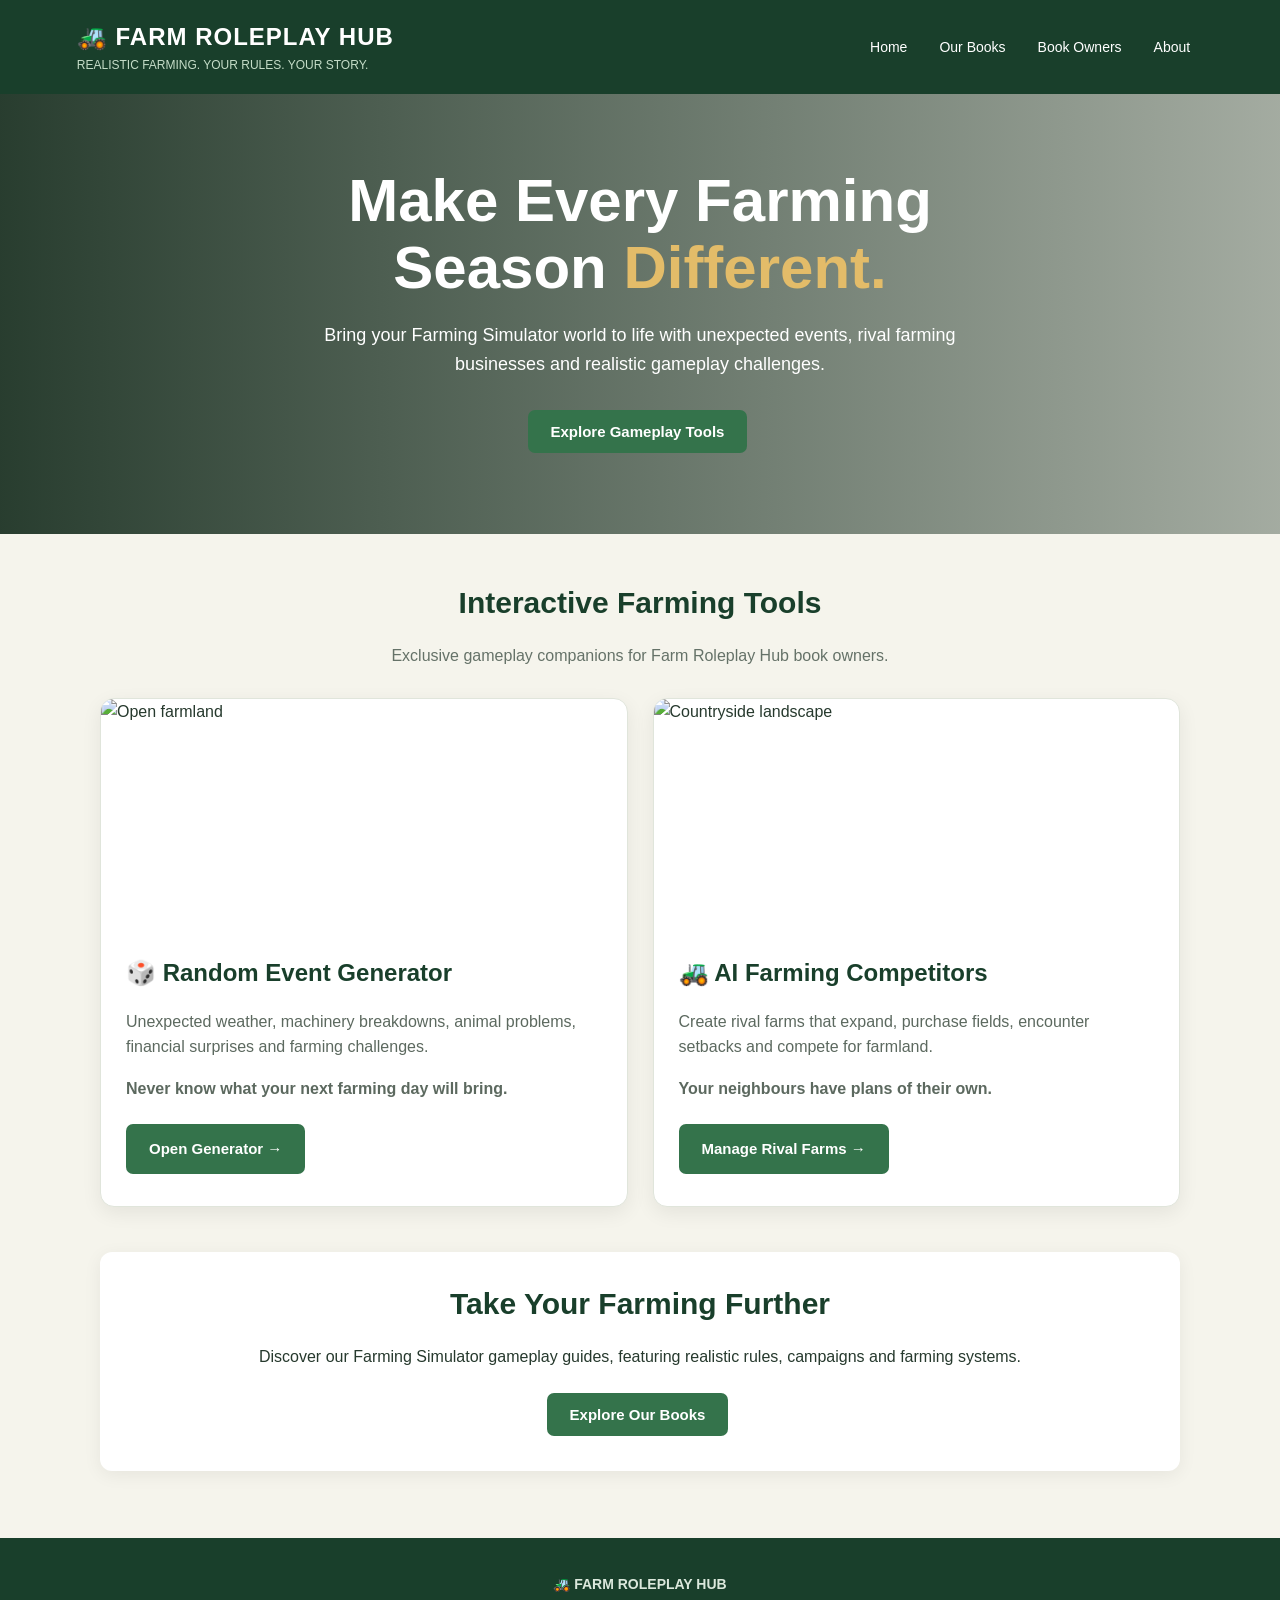
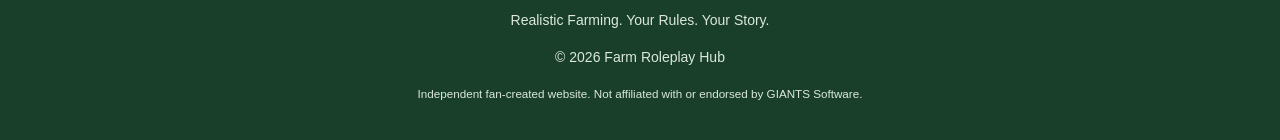
==== commit 38d64247: "Refactor index.html for improved layout and styling Updated the HTML structure and styling for the F" ====
--- a/index.html
+++ b/index.html
@@ -3,202 +3,484 @@
 <html lang="en">
 <head>
 <meta charset="UTF-8">
-<meta name="viewport" content="width=device-width, initial-scale=1">
-<title>Farm Roleplay Hub</title>
+<meta name="viewport" content="width=device-width,initial-scale=1">
+<title>Farm Roleplay Hub | Farming Simulator Gameplay Tools</title>
 <style>
+:root{
+ --green:#193f2b;
+ --light:#34734b;
+ --cream:#f5f4ec;
+ --gold:#e3bc69;
+}
 *{box-sizing:border-box}
-body{margin:0;font-family:Arial,sans-serif;background:#f2f5ef;color:#26392b}
-header{background:#173e2a;color:white;text-align:center;padding:30px 15px}
-header h1{margin:0;font-size:32px}
-nav{display:flex;justify-content:center;flex-wrap:wrap;gap:8px;background:#285b3a;padding:12px}
-nav button{background:transparent;color:white;border:0;padding:12px;cursor:pointer;font-size:15px}
-nav button:hover,nav button.active{background:#418052;border-radius:6px}
-main{max-width:1050px;margin:auto;padding:25px 18px;min-height:65vh}
-.tab{display:none}
-.tab.active{display:block}
-.card{background:white;padding:25px;border-radius:12px;margin:20px 0;box-shadow:0 2px 10px #0001}
-h2{color:#235636}
-button.action{background:#287343;color:white;border:0;padding:13px 20px;border-radius:7px;cursor:pointer;font-size:16px;margin:8px 6px 8px 0}
-button.action:hover{background:#18522c}
-select,input{padding:12px;border:1px solid #aaa;border-radius:6px;font-size:16px;max-width:100%}
-.result{background:#e7f2e4;border-left:5px solid #39894b;padding:18px;margin-top:15px;border-radius:5px}
-.farms{display:grid;grid-template-columns:repeat(auto-fit,minmax(210px,1fr));gap:15px}
-.farm{background:#edf4e9;padding:18px;border-radius:8px}
-.log{background:#f5f5f5;padding:15px;max-height:350px;overflow:auto}
-footer{text-align:center;background:#173e2a;color:white;padding:25px}
-a{color:#237344}
+body{
+ margin:0;
+ font-family:Arial,Helvetica,sans-serif;
+ background:var(--cream);
+ color:#26392d;
+ line-height:1.6;
+}
+header{
+ background:var(--green);
+ color:white;
+ padding:18px 6%;
+ display:flex;
+ justify-content:space-between;
+ align-items:center;
+ flex-wrap:wrap;
+ gap:12px;
+}
+.brand{font-size:24px;font-weight:800;letter-spacing:1px}
+.tagline{font-size:12px;color:#c5ddc8}
+nav{display:flex;flex-wrap:wrap;gap:6px}
+nav button{
+ background:none;
+ border:0;
+ color:white;
+ padding:10px 13px;
+ cursor:pointer;
+ font-size:14px;
+ border-radius:5px;
+}
+nav button:hover{background:#356749}
+.hero{
+ min-height:440px;
+ display:flex;
+ align-items:center;
+ justify-content:center;
+ text-align:center;
+ color:white;
+ padding:55px 20px;
+ background:
+ linear-gradient(90deg,rgba(12,36,21,.88),rgba(12,36,21,.35)),
+ url("https://images.unsplash.com/photo-1500382017468-9049fed747ef?w=1600&q=85")
+ center/cover;
+}
+.hero h1{
+ font-size:clamp(34px,5vw,60px);
+ line-height:1.12;
+ max-width:800px;
+ margin:0 auto 20px;
+}
+.hero p{max-width:650px;margin:0 auto 24px;font-size:18px}
+.gold{color:var(--gold)}
+main{max-width:1120px;margin:auto;padding:45px 20px}
+.page{display:none}
+.page.active{display:block}
+h2{font-size:30px;color:var(--green);margin:0 0 12px}
+.intro{text-align:center;margin-bottom:30px}
+.intro p{color:#657268}
+.cards{
+ display:grid;
+ grid-template-columns:repeat(2,minmax(0,1fr));
+ gap:25px;
+}
+.feature{
+ background:white;
+ border:1px solid #e0e5db;
+ border-radius:14px;
+ overflow:hidden;
+ box-shadow:0 6px 20px #00000012;
+ cursor:pointer;
+ transition:transform .2s,box-shadow .2s;
+}
+.feature:hover,.feature:focus-visible{
+ transform:translateY(-5px);
+ box-shadow:0 12px 28px #00000022;
+ outline:2px solid var(--light);
+}
+.feature img{width:100%;height:230px;object-fit:cover;display:block}
+.feature-body{padding:25px}
+.feature h3{font-size:24px;margin:0 0 10px;color:var(--green)}
+.feature p{color:#5c695f}
+.button{
+ display:inline-block;
+ background:var(--light);
+ color:white;
+ border:0;
+ padding:13px 23px;
+ border-radius:7px;
+ cursor:pointer;
+ font-weight:bold;
+ font-size:15px;
+ margin:7px 5px 7px 0;
+ text-decoration:none;
+}
+.button:hover{background:#205a35}
+.button.secondary{background:#e8eee5;color:var(--green)}
+.panel{
+ background:white;
+ border-radius:12px;
+ padding:28px;
+ margin:22px 0;
+ box-shadow:0 4px 18px #00000010;
+}
+.result{
+ background:#edf5e9;
+ border-left:5px solid var(--light);
+ padding:20px;
+ margin-top:18px;
+ border-radius:6px;
+}
+input,select{
+ padding:13px;
+ border:1px solid #aeb9ad;
+ border-radius:6px;
+ font-size:16px;
+ max-width:100%;
+}
+input{width:290px}
+.lock{
+ max-width:580px;
+ margin:35px auto;
+ text-align:center;
+}
+.farm-grid{
+ display:grid;
+ grid-template-columns:repeat(auto-fit,minmax(210px,1fr));
+ gap:15px;
+ margin-top:20px;
+}
+.farm{
+ background:#eef3e9;
+ border-radius:10px;
+ padding:18px;
+}
+.farm h3{margin-top:0;color:var(--green)}
+.news{
+ background:#f3f4f0;
+ border-radius:8px;
+ padding:18px;
+ margin-top:20px;
+}
+.book{
+ display:grid;
+ grid-template-columns:120px 1fr;
+ gap:22px;
+ align-items:center;
+}
+.book-cover{
+ background:linear-gradient(145deg,#173d28,#56814a);
+ color:white;
+ min-height:165px;
+ border-radius:5px;
+ padding:18px 10px;
+ display:flex;
+ align-items:center;
+ text-align:center;
+ font-weight:bold;
+ font-size:15px;
+}
+footer{
+ background:var(--green);
+ color:#dbe8dc;
+ text-align:center;
+ padding:35px 20px;
+ font-size:14px;
+}
+.hidden{display:none!important}
+@media(max-width:650px){
+ header{justify-content:center;text-align:center}
+ .cards{grid-template-columns:1fr}
+ .hero{min-height:360px}
+ .feature img{height:200px}
+ .book{grid-template-columns:1fr}
+ .book-cover{max-width:160px}
+}
 </style>
 </head>
 <body>
 
 <header>
-<h1>🚜 FARM ROLEPLAY HUB</h1>
-<p>Realistic Farming. Your Rules. Your Story.</p>
+<div>
+<div class="brand">🚜 FARM ROLEPLAY HUB</div>
+<div class="tagline">REALISTIC FARMING. YOUR RULES. YOUR STORY.</div>
+</div>
+<nav>
+<button onclick="go('home')">Home</button>
+<button onclick="go('books')">Our Books</button>
+<button onclick="go('owners')">Book Owners</button>
+<button onclick="go('about')">About</button>
+</nav>
 </header>
 
-<nav>
-<button class="active" onclick="showTab('home',this)">Home</button>
-<button onclick="showTab('books',this)">Our Books</button>
-<button onclick="showTab('events',this)">Random Events</button>
-<button onclick="showTab('competitors',this)">AI Competitors</button>
-<button onclick="showTab('owners',this)">Book Owners</button>
-</nav>
+<div id="home" class="page active">
+<section class="hero">
+<div>
+<h1>Make Every Farming Season <span class="gold">Different.</span></h1>
+<p>Bring your Farming Simulator world to life with unexpected events, rival farming businesses and realistic gameplay challenges.</p>
+<button class="button" onclick="go('features')">Explore Gameplay Tools</button>
+</div>
+</section>
 
 <main>
-
-<section id="home" class="tab active">
-<div class="card">
-<h2>Welcome to Farm Roleplay Hub</h2>
-<p>Make your Farming Simulator experience more realistic with random events, rival farming businesses, gameplay challenges and roleplaying guides.</p>
-<p>Use the tabs above to explore our interactive farming tools.</p>
-<button class="action" onclick="showTab('events')">Try Random Events</button>
-<button class="action" onclick="showTab('competitors')">Try AI Competitors</button>
+<section id="features">
+<div class="intro">
+<h2>Interactive Farming Tools</h2>
+<p>Exclusive gameplay companions for Farm Roleplay Hub book owners.</p>
+</div>
+
+<div class="cards">
+
+<div class="feature" role="button" tabindex="0"
+ onclick="requestTool('events')"
+ onkeydown="if(event.key==='Enter')requestTool('events')">
+<img src="https://images.unsplash.com/photo-1500382017468-9049fed747ef?w=900&q=80"
+ alt="Open farmland">
+<div class="feature-body">
+<h3>🎲 Random Event Generator</h3>
+<p>Unexpected weather, machinery breakdowns, animal problems, financial surprises and farming challenges.</p>
+<p><strong>Never know what your next farming day will bring.</strong></p>
+<span class="button">Open Generator →</span>
+</div>
+</div>
+
+<div class="feature" role="button" tabindex="0"
+ onclick="requestTool('competitors')"
+ onkeydown="if(event.key==='Enter')requestTool('competitors')">
+<img src="https://images.unsplash.com/photo-1472396961693-142e6e269027?w=900&q=80"
+ alt="Countryside landscape">
+<div class="feature-body">
+<h3>🚜 AI Farming Competitors</h3>
+<p>Create rival farms that expand, purchase fields, encounter setbacks and compete for farmland.</p>
+<p><strong>Your neighbours have plans of their own.</strong></p>
+<span class="button">Manage Rival Farms →</span>
+</div>
+</div>
+
 </div>
 </section>
 
-<section id="books" class="tab">
+<div class="panel" style="margin-top:45px;text-align:center">
+<h2>Take Your Farming Further</h2>
+<p>Discover our Farming Simulator gameplay guides, featuring realistic rules, campaigns and farming systems.</p>
+<button class="button" onclick="go('books')">Explore Our Books</button>
+</div>
+</main>
+</div>
+
+<div id="books" class="page">
+<main>
 <h2>Our Farming Simulator Books</h2>
-<div class="card">
+<p>Gameplay guides by Mark Sharpe.</p>
+
+<div class="panel book">
+<div class="book-cover">FARMING SIMULATOR 25<br>THE ULTIMATE GAMEPLAY GUIDE</div>
+<div>
 <h3>Farming Simulator 25: The Ultimate Gameplay Guide</h3>
-<p>By Mark Sharpe</p>
-<p>Realistic rules, campaigns, random events, livestock systems and rival farms.</p>
-</div>
-<div class="card">
-<h3>Farming Simulator 25: The Realistic Roleplaying Guide</h3>
-<p>By Mark Sharpe</p>
-<p>Bring more imagination, challenge and realism to your farm.</p>
-</div>
-</section>
-
-<section id="events" class="tab">
+<p>Realistic gameplay rules, farming campaigns, random events, livestock systems and AI competitors.</p>
+<p><em>Amazon purchase link coming soon.</em></p>
+</div>
+</div>
+
+<div class="panel book">
+<div class="book-cover">FARMING SIMULATOR 25<br>REALISTIC ROLEPLAYING GUIDE</div>
+<div>
+<h3>Farming Simulator 25: Realistic Roleplaying Guide</h3>
+<p>Give your farming career more depth with imaginative challenges and realistic roleplaying ideas.</p>
+<p><em>Amazon purchase link coming soon.</em></p>
+</div>
+</div>
+</main>
+</div>
+
+<div id="owners" class="page">
+<main>
+<div class="panel lock">
+<h2>🔒 Book Owners' Area</h2>
+<p>Enter the password from your book to unlock the interactive farming tools.</p>
+<input id="password" type="password" placeholder="Enter your password">
+<br>
+<button class="button" onclick="unlock()">Unlock Content</button>
+<p id="passwordMessage" aria-live="polite"></p>
+<div id="ownerContent" class="hidden">
+<div class="result">
+<h3>Welcome, Book Owner!</h3>
+<p>Your exclusive farming tools are ready.</p>
+<button class="button" onclick="go('events')">Random Events</button>
+<button class="button" onclick="go('competitors')">AI Competitors</button>
+</div>
+</div>
+</div>
+</main>
+</div>
+
+<div id="events" class="page">
+<main>
+<button class="button secondary" onclick="go('home')">← Homepage</button>
 <h2>🎲 Random Event Generator</h2>
-<div class="card">
-<p>Choose an event category or generate a surprise from any category.</p>
+<p>Generate unexpected challenges for your Farming Simulator career.</p>
+
+<div class="panel">
+<label for="category"><strong>Event category</strong></label>
+<br><br>
 <select id="category">
-<option value="all">All Categories</option>
+<option value="all">Surprise Me — All Categories</option>
 <option value="weather">Weather</option>
 <option value="machinery">Machinery</option>
-<option value="financial">Financial</option>
+<option value="fields">Fields & Crops</option>
 <option value="animals">Animals</option>
+<option value="finance">Financial</option>
 <option value="community">Community</option>
-<option value="fields">Fields & Crops</option>
 </select>
-<br>
-<button class="action" onclick="generateEvent()">Generate Random Event</button>
-<div id="eventResult" class="result">Your next farming event will appear here.</div>
-</div>
-</section>
-
-<section id="competitors" class="tab">
+<br><br>
+<button class="button" onclick="generateEvent()">🎲 Generate Event</button>
+<div id="eventResult" class="result" aria-live="polite">
+Your next event will appear here.
+</div>
+</div>
+</main>
+</div>
+
+<div id="competitors" class="page">
+<main>
+<button class="button secondary" onclick="go('home')">← Homepage</button>
 <h2>🚜 AI Farming Competitors</h2>
-<div class="card">
-<p>Four rival farmers compete for land, expand their businesses and face setbacks.</p>
-<p>Advance one farming year to see their decisions. Apply the results manually in your Farming Simulator save.</p>
-<p><strong>Current year:</strong> <span id="year">1</span></p>
-<button class="action" onclick="advanceYear()">Advance One Year</button>
-<button class="action" onclick="resetFarms()">Reset Farms</button>
-<div id="farmCards" class="farms"></div>
-<h3>Annual Farming News</h3>
-<div id="farmLog" class="log">Advance a year to begin the simulation.</div>
-</div>
-</section>
-
-<section id="owners" class="tab">
-<h2>🔒 Book Owners' Area</h2>
-<div class="card">
-<p>Enter the test password printed here for demonstration purposes.</p>
-<input type="password" id="password" placeholder="Book password">
-<button class="action" onclick="unlock()">Unlock</button>
-<p id="passwordMessage"></p>
-<div id="ownerContent" style="display:none">
-<div class="result">
-<h3>Welcome, Book Owner!</h3>
-<p>Your gameplay tools are available below.</p>
-<button class="action" onclick="showTab('events')">Random Event Generator</button>
-<button class="action" onclick="showTab('competitors')">AI Farming Competitors</button>
-</div>
-</div>
-</div>
-</section>
-
+<p>Watch rival farmers grow their businesses and compete for land.</p>
+<div class="panel">
+<p><strong>Farming Year: <span id="year">1</span></strong></p>
+<button class="button" onclick="advanceYear()">Advance One Year</button>
+<button class="button secondary" onclick="resetFarms()">Reset Simulation</button>
+<div id="farmCards" class="farm-grid"></div>
+<h3>Farming News</h3>
+<div id="farmLog" class="news" aria-live="polite">
+Advance a year to see what your rivals do.
+</div>
+</div>
+<p><small>Apply land purchases and other changes manually in your Farming Simulator save. The website does not modify the game.</small></p>
 </main>
+</div>
+
+<div id="about" class="page">
+<main>
+<div class="panel">
+<h2>About Farm Roleplay Hub</h2>
+<p>Farm Roleplay Hub is an independent companion website for players who want to bring greater realism, challenge and imagination to Farming Simulator.</p>
+<p>Created to accompany Farming Simulator gameplay guides by Mark Sharpe.</p>
+</div>
+</main>
+</div>
 
 <footer>
-<p>Farm Roleplay Hub | Guides by Mark Sharpe</p>
-<small>Independent fan-made website. Not affiliated with GIANTS Software.</small>
+<strong>🚜 FARM ROLEPLAY HUB</strong>
+<p>Realistic Farming. Your Rules. Your Story.</p>
+<p>© <span id="copyrightYear"></span> Farm Roleplay Hub</p>
+<small>Independent fan-created website. Not affiliated with or endorsed by GIANTS Software.</small>
 </footer>
 
 <script>
-function showTab(id,button){
-document.querySelectorAll(".tab").forEach(t=>t.classList.remove("active"));
-document.getElementById(id).classList.add("active");
-document.querySelectorAll("nav button").forEach(b=>b.classList.remove("active"));
-const names=["home","books","events","competitors","owners"];
-const index=names.indexOf(id);
-document.querySelectorAll("nav button")[index].classList.add("active");
-window.scrollTo(0,0);
-}
+let unlocked=false;
+let requestedTool=null;
+
+const protectedPages=["events","competitors"];
+
+function go(id){
+ if(id==="features"){
+  go("home");
+  document.getElementById("features").scrollIntoView({behavior:"smooth"});
+  return;
+ }
+ if(protectedPages.includes(id)&&!unlocked){
+  requestedTool=id;
+  id="owners";
+ }
+ document.querySelectorAll(".page").forEach(p=>{
+  p.classList.toggle("active",p.id===id);
+ });
+ window.scrollTo(0,0);
+}
+
+function requestTool(id){
+ requestedTool=id;
+ go(id);
+}
+
+function unlock(){
+ const password=document.getElementById("password").value.trim().toUpperCase();
+ const msg=document.getElementById("passwordMessage");
+ if(password==="FARM25"){
+  unlocked=true;
+  msg.textContent="Password accepted!";
+  msg.style.color="green";
+  document.getElementById("ownerContent").classList.remove("hidden");
+  if(requestedTool){
+   const target=requestedTool;
+   requestedTool=null;
+   go(target);
+  }
+ }else{
+  msg.textContent="Incorrect password. Please try again.";
+  msg.style.color="#b52222";
+ }
+}
+
+document.getElementById("password").addEventListener("keydown",e=>{
+ if(e.key==="Enter")unlock();
+});
 
 const events={
-weather:[
-["Heavy Rain","No fieldwork for the next 2 in-game days."],
-["Unexpected Frost","Delay harvesting or planting for 1 day."],
-["Dry Spell","No rain expected for 7 days. Prioritise vulnerable crops."],
-["Storm Damage","Spend £1,500 repairing buildings or equipment."],
-["Perfect Conditions","Complete one additional fieldwork job today."]
-],
-machinery:[
-["Tractor Breakdown","Your main tractor is unavailable for 2 days."],
-["Hydraulic Failure","Pay £1,200 for repairs."],
-["Tyre Puncture","Pay £350 and stop work for the day."],
-["Equipment Inspection","All machinery must return to the farmyard for inspection."],
-["Expensive Service","Pay £800 for your oldest working machine."]
-],
-financial:[
-["Unexpected Tax Bill","Pay £2,000 from your farm account."],
-["Government Grant","Receive £1,500 for farm improvements."],
-["Fuel Price Increase","Add 20% to your next fuel purchase."],
-["Insurance Claim","Pay £750 excess for farm damage."],
-["Market Opportunity","Sell one crop at its next favourable price."]
-],
-animals:[
-["Veterinary Visit","Pay £500 for animal healthcare."],
-["Animal Illness","Keep one group of animals isolated for 3 days."],
-["Pasture Damage","Move livestock to a different pasture for 5 days."],
-["Healthy Herd","No animal-related costs this month."],
-["Feed Shortage","Buy additional feed before the next in-game day."]
-],
-community:[
-["Neighbour Needs Help","Complete one local contract before your own fieldwork."],
-["Charity Donation","Donate £500 from farm funds."],
-["Local Farm Auction","You may purchase one used machine this month."],
-["Road Closure","Avoid one road for the next 3 days."],
-["Community Favour","Complete a contract without taking payment."]
-],
-fields:[
-["Weed Outbreak","Treat one field before continuing other jobs."],
-["Crop Disease","Reduce one field's harvest income by 15%."],
-["Drainage Problem","No fieldwork on one selected field for 3 days."],
-["Boundary Dispute","Delay use of one field for 2 days."],
-["Soil Improvement","Apply lime or fertiliser to your poorest field."]
-]
+ weather:[
+ ["Heavy Rain","Stop all fieldwork for 2 in-game days."],
+ ["Storm Warning","Return all machinery to the farmyard and suspend work for 1 day."],
+ ["Unexpected Frost","Delay planting or harvesting for 1 day."],
+ ["Prolonged Dry Spell","Avoid planting new crops for the next 5 days."]
+ ],
+ machinery:[
+ ["Tractor Breakdown","Your main tractor is unavailable for 2 days."],
+ ["Hydraulic Failure","Pay £1,200 for repairs."],
+ ["Tyre Puncture","Pay £350 and lose half a working day."],
+ ["Harvester Fault","Stop harvesting until the next in-game day."]
+ ],
+ fields:[
+ ["Weed Outbreak","Treat one selected field before other fieldwork."],
+ ["Drainage Problem","Keep machinery off one field for 3 days."],
+ ["Crop Disease","Deduct 15% from the income of one field's next harvest."],
+ ["Boundary Dispute","One field cannot be worked for 2 days."]
+ ],
+ animals:[
+ ["Veterinary Visit","Pay £500 in veterinary expenses."],
+ ["Pasture Damage","Move one herd to another pasture for 5 days."],
+ ["Feed Shortage","Purchase additional feed immediately."],
+ ["Animal Illness","Keep one group of livestock isolated for 3 days."]
+ ],
+ finance:[
+ ["Unexpected Tax Bill","Pay £2,000."],
+ ["Farm Improvement Grant","Receive £1,500 for farm improvements."],
+ ["Insurance Excess","Pay £750 for an unexpected claim."],
+ ["Fuel Price Rise","Increase your next fuel purchase cost by 20%."]
+ ],
+ community:[
+ ["Neighbour Needs Help","Complete one contract before your own fieldwork."],
+ ["Charity Fundraiser","Donate £500 to a local cause."],
+ ["Road Closure","Avoid your usual main road for 3 days."],
+ ["Community Favour","Complete one contract without keeping the payment."]
+ ]
 };
 
 function generateEvent(){
-let category=document.getElementById("category").value;
-const keys=Object.keys(events);
-if(category==="all")category=keys[Math.floor(Math.random()*keys.length)];
-const list=events[category];
-const event=list[Math.floor(Math.random()*list.length)];
-document.getElementById("eventResult").innerHTML=
-"<strong>"+event[0]+"</strong><p>"+event[1]+"</p><small>Category: "+category+"</small>";
-}
-
-const initialFarms=[
-{name:"Oakfield Farm",type:"Traditionalist",fields:4,money:85000},
-{name:"Green Valley",type:"Aggressive Buyer",fields:5,money:140000},
-{name:"Hilltop Livestock",type:"Specialist",fields:3,money:95000},
-{name:"Brookside Family Farm",type:"Family Farm",fields:4,money:75000}
+ let category=document.getElementById("category").value;
+ const keys=Object.keys(events);
+ if(category==="all"){
+  category=keys[Math.floor(Math.random()*keys.length)];
+ }
+ const choices=events[category];
+ const item=choices[Math.floor(Math.random()*choices.length)];
+ const result=document.getElementById("eventResult");
+ result.replaceChildren();
+ const heading=document.createElement("h3");
+ heading.textContent=item[0];
+ const desc=document.createElement("p");
+ desc.textContent=item[1];
+ const categoryText=document.createElement("small");
+ categoryText.textContent="Category: "+category;
+ result.append(heading,desc,categoryText);
+}
+
+const startingFarms=[
+ {name:"Oakfield Farm",type:"Traditionalist",fields:4,money:85000},
+ {name:"Green Valley",type:"Aggressive Buyer",fields:5,money:140000},
+ {name:"Hilltop Livestock",type:"Specialist",fields:3,money:95000},
+ {name:"Brookside Farm",type:"Family Farm",fields:4,money:75000}
 ];
 
 let farms=[];
@@ -206,82 +488,79 @@
 const fieldPrice=35000;
 
 function resetFarms(){
-farms=initialFarms.map(f=>({...f}));
-year=1;
-document.getElementById("year").textContent=year;
-document.getElementById("farmLog").textContent="Simulation reset. Advance a year to begin.";
-renderFarms();
+ farms=startingFarms.map(f=>({...f}));
+ year=1;
+ document.getElementById("year").textContent=year;
+ document.getElementById("farmLog").textContent="Simulation reset. Advance a year to begin.";
+ renderFarms();
 }
 
 function renderFarms(){
-document.getElementById("farmCards").innerHTML=farms.map(f=>`
-<div class="farm">
-<h3>${f.name}</h3>
-<p><strong>Personality:</strong> ${f.type}</p>
-<p><strong>Fields:</strong> ${f.fields}</p>
-<p><strong>Funds:</strong> £${f.money.toLocaleString("en-GB")}</p>
-</div>`).join("");
+ const container=document.getElementById("farmCards");
+ container.replaceChildren();
+ farms.forEach(f=>{
+  const card=document.createElement("div");
+  card.className="farm";
+  const heading=document.createElement("h3");
+  heading.textContent=f.name;
+  const details=document.createElement("p");
+  details.textContent=f.type+" | "+f.fields+" fields";
+  const funds=document.createElement("p");
+  funds.textContent="Funds: £"+f.money.toLocaleString("en-GB");
+  card.append(heading,details,funds);
+  container.appendChild(card);
+ });
 }
 
 function advanceYear(){
-year++;
-document.getElementById("year").textContent=year;
-let news=[];
-
-farms.forEach(f=>{
-const income=12000+f.fields*4500;
-f.money+=income;
-let chance=.35;
-if(f.type==="Aggressive Buyer")chance=.8;
-if(f.type==="Traditionalist")chance=.2;
-if(f.type==="Specialist")chance=.3;
-if(f.type==="Family Farm")chance=.4;
-
-if(Math.random()<chance && f.money>=fieldPrice+15000){
-f.fields++;
-f.money-=fieldPrice;
-news.push(f.name+" purchases one neighbouring field for £35,000. It now owns "+f.fields+" fields.");
-}else if(Math.random()<.15 && f.fields>2){
-f.fields--;
-f.money+=fieldPrice;
-news.push(f.name+" sells one field to raise funds.");
-}else{
-news.push(f.name+" keeps its current land and focuses on running the farm.");
-}
-
-if(Math.random()<.2){
-const repair=2000+Math.floor(Math.random()*4000);
-f.money-=repair;
-news.push(f.name+" faces unexpected repair costs of £"+repair.toLocaleString("en-GB")+".");
-}
-});
-
-renderFarms();
-document.getElementById("farmLog").innerHTML=
-"<h4>Year "+year+"</h4><ul>"+
-news.map(n=>"<li>"+n+"</li>").join("")+"</ul>";
-}
-
-function unlock(){
-const entered=document.getElementById("password").value.trim().toUpperCase();
-const message=document.getElementById("passwordMessage");
-const content=document.getElementById("ownerContent");
-if(entered==="FARM25"){
-message.textContent="Password accepted!";
-message.style.color="green";
-content.style.display="block";
-}else{
-message.textContent="Incorrect password. Please try again.";
-message.style.color="red";
-content.style.display="none";
-}
-}
-
-document.getElementById("password").addEventListener("keydown",e=>{
-if(e.key==="Enter")unlock();
-});
-
+ year++;
+ document.getElementById("year").textContent=year;
+ const news=[];
+ farms.forEach(f=>{
+  f.money+=12000+f.fields*4500;
+
+  const chances={
+   "Traditionalist":.2,
+   "Aggressive Buyer":.8,
+   "Specialist":.3,
+   "Family Farm":.4
+  };
+
+  if(Math.random()<chances[f.type]&&f.money>=fieldPrice+15000){
+   f.fields++;
+   f.money-=fieldPrice;
+   news.push(f.name+" buys one neighbouring field for £35,000.");
+  }else if(Math.random()<.12&&f.fields>2){
+   f.fields--;
+   f.money+=fieldPrice;
+   news.push(f.name+" sells one field to raise funds.");
+  }else{
+   news.push(f.name+" concentrates on its existing land.");
+  }
+
+  if(Math.random()<.2){
+   const cost=2000+Math.floor(Math.random()*4000);
+   f.money-=cost;
+   news.push(f.name+" faces repair costs of £"+cost.toLocaleString("en-GB")+".");
+  }
+ });
+ renderFarms();
+ const log=document.getElementById("farmLog");
+ log.replaceChildren();
+ const heading=document.createElement("h3");
+ heading.textContent="Year "+year;
+ const list=document.createElement("ul");
+ news.forEach(item=>{
+  const li=document.createElement("li");
+  li.textContent=item;
+  list.appendChild(li);
+ });
+ log.append(heading,list);
+}
+
+document.getElementById("copyrightYear").textContent=new Date().getFullYear();
 resetFarms();
 </script>
+
 </body>
 </html>
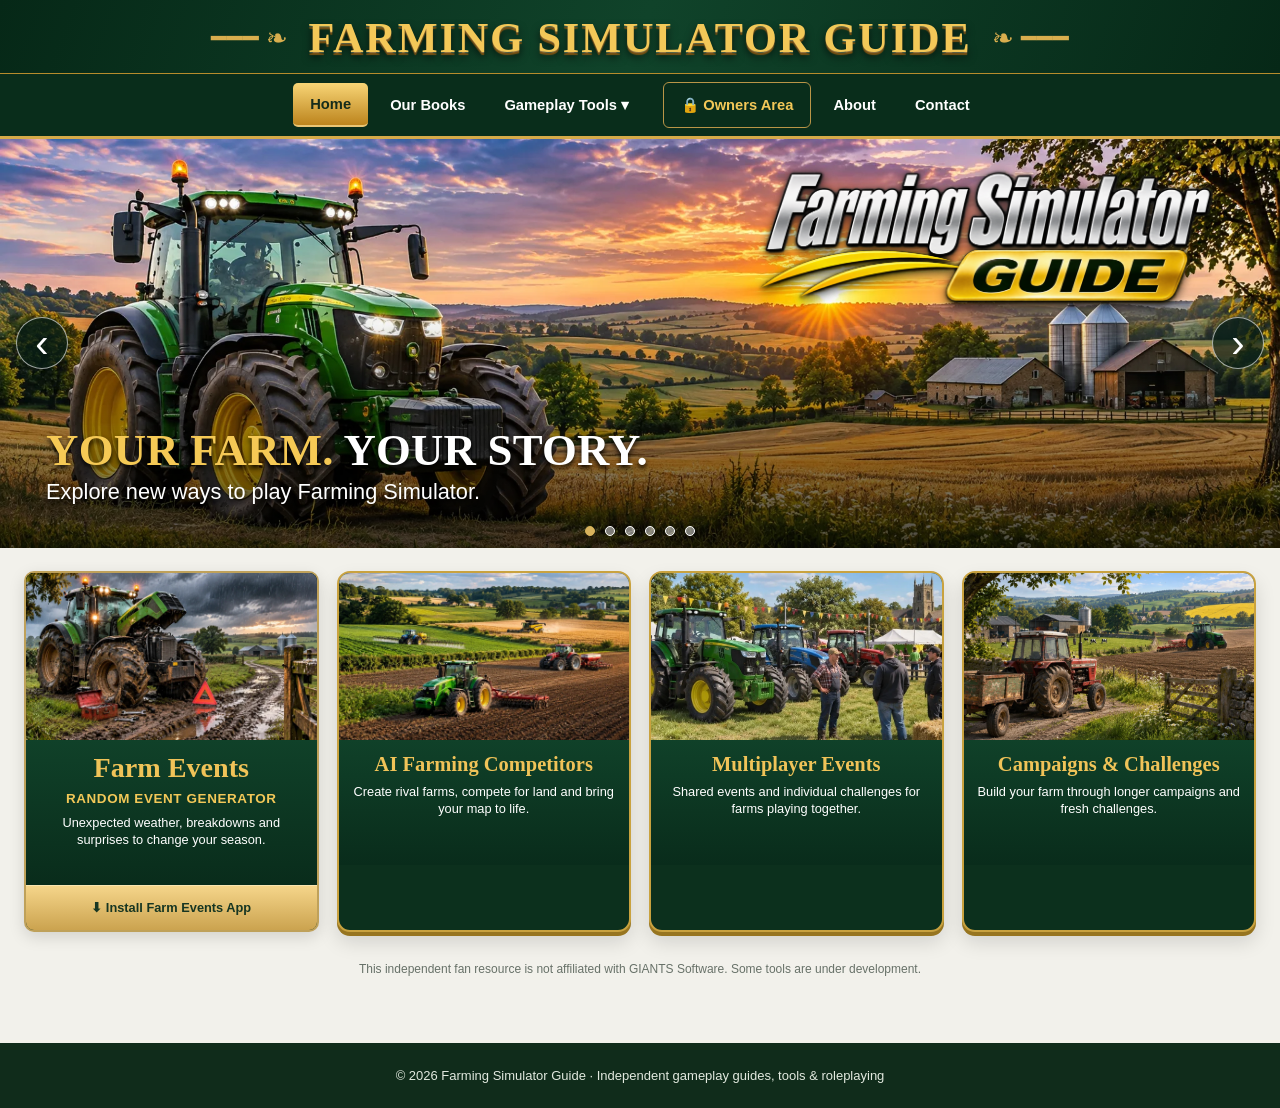
==== commit c73397df: "Add files via upload" ====
--- a/index.html
+++ b/index.html
@@ -1,566 +1,18 @@
-
-<!DOCTYPE html>
-<html lang="en">
-<head>
-<meta charset="UTF-8">
-<meta name="viewport" content="width=device-width,initial-scale=1">
-<title>Farm Roleplay Hub | Farming Simulator Gameplay Tools</title>
-<style>
-:root{
- --green:#193f2b;
- --light:#34734b;
- --cream:#f5f4ec;
- --gold:#e3bc69;
-}
-*{box-sizing:border-box}
-body{
- margin:0;
- font-family:Arial,Helvetica,sans-serif;
- background:var(--cream);
- color:#26392d;
- line-height:1.6;
-}
-header{
- background:var(--green);
- color:white;
- padding:18px 6%;
- display:flex;
- justify-content:space-between;
- align-items:center;
- flex-wrap:wrap;
- gap:12px;
-}
-.brand{font-size:24px;font-weight:800;letter-spacing:1px}
-.tagline{font-size:12px;color:#c5ddc8}
-nav{display:flex;flex-wrap:wrap;gap:6px}
-nav button{
- background:none;
- border:0;
- color:white;
- padding:10px 13px;
- cursor:pointer;
- font-size:14px;
- border-radius:5px;
-}
-nav button:hover{background:#356749}
-.hero{
- min-height:440px;
- display:flex;
- align-items:center;
- justify-content:center;
- text-align:center;
- color:white;
- padding:55px 20px;
- background:
- linear-gradient(90deg,rgba(12,36,21,.88),rgba(12,36,21,.35)),
- url("https://images.unsplash.com/photo-1500382017468-9049fed747ef?w=1600&q=85")
- center/cover;
-}
-.hero h1{
- font-size:clamp(34px,5vw,60px);
- line-height:1.12;
- max-width:800px;
- margin:0 auto 20px;
-}
-.hero p{max-width:650px;margin:0 auto 24px;font-size:18px}
-.gold{color:var(--gold)}
-main{max-width:1120px;margin:auto;padding:45px 20px}
-.page{display:none}
-.page.active{display:block}
-h2{font-size:30px;color:var(--green);margin:0 0 12px}
-.intro{text-align:center;margin-bottom:30px}
-.intro p{color:#657268}
-.cards{
- display:grid;
- grid-template-columns:repeat(2,minmax(0,1fr));
- gap:25px;
-}
-.feature{
- background:white;
- border:1px solid #e0e5db;
- border-radius:14px;
- overflow:hidden;
- box-shadow:0 6px 20px #00000012;
- cursor:pointer;
- transition:transform .2s,box-shadow .2s;
-}
-.feature:hover,.feature:focus-visible{
- transform:translateY(-5px);
- box-shadow:0 12px 28px #00000022;
- outline:2px solid var(--light);
-}
-.feature img{width:100%;height:230px;object-fit:cover;display:block}
-.feature-body{padding:25px}
-.feature h3{font-size:24px;margin:0 0 10px;color:var(--green)}
-.feature p{color:#5c695f}
-.button{
- display:inline-block;
- background:var(--light);
- color:white;
- border:0;
- padding:13px 23px;
- border-radius:7px;
- cursor:pointer;
- font-weight:bold;
- font-size:15px;
- margin:7px 5px 7px 0;
- text-decoration:none;
-}
-.button:hover{background:#205a35}
-.button.secondary{background:#e8eee5;color:var(--green)}
-.panel{
- background:white;
- border-radius:12px;
- padding:28px;
- margin:22px 0;
- box-shadow:0 4px 18px #00000010;
-}
-.result{
- background:#edf5e9;
- border-left:5px solid var(--light);
- padding:20px;
- margin-top:18px;
- border-radius:6px;
-}
-input,select{
- padding:13px;
- border:1px solid #aeb9ad;
- border-radius:6px;
- font-size:16px;
- max-width:100%;
-}
-input{width:290px}
-.lock{
- max-width:580px;
- margin:35px auto;
- text-align:center;
-}
-.farm-grid{
- display:grid;
- grid-template-columns:repeat(auto-fit,minmax(210px,1fr));
- gap:15px;
- margin-top:20px;
-}
-.farm{
- background:#eef3e9;
- border-radius:10px;
- padding:18px;
-}
-.farm h3{margin-top:0;color:var(--green)}
-.news{
- background:#f3f4f0;
- border-radius:8px;
- padding:18px;
- margin-top:20px;
-}
-.book{
- display:grid;
- grid-template-columns:120px 1fr;
- gap:22px;
- align-items:center;
-}
-.book-cover{
- background:linear-gradient(145deg,#173d28,#56814a);
- color:white;
- min-height:165px;
- border-radius:5px;
- padding:18px 10px;
- display:flex;
- align-items:center;
- text-align:center;
- font-weight:bold;
- font-size:15px;
-}
-footer{
- background:var(--green);
- color:#dbe8dc;
- text-align:center;
- padding:35px 20px;
- font-size:14px;
-}
-.hidden{display:none!important}
-@media(max-width:650px){
- header{justify-content:center;text-align:center}
- .cards{grid-template-columns:1fr}
- .hero{min-height:360px}
- .feature img{height:200px}
- .book{grid-template-columns:1fr}
- .book-cover{max-width:160px}
-}
-</style>
-</head>
-<body>
-
-<header>
-<div>
-<div class="brand">🚜 FARM ROLEPLAY HUB</div>
-<div class="tagline">REALISTIC FARMING. YOUR RULES. YOUR STORY.</div>
-</div>
-<nav>
-<button onclick="go('home')">Home</button>
-<button onclick="go('books')">Our Books</button>
-<button onclick="go('owners')">Book Owners</button>
-<button onclick="go('about')">About</button>
-</nav>
-</header>
-
-<div id="home" class="page active">
-<section class="hero">
-<div>
-<h1>Make Every Farming Season <span class="gold">Different.</span></h1>
-<p>Bring your Farming Simulator world to life with unexpected events, rival farming businesses and realistic gameplay challenges.</p>
-<button class="button" onclick="go('features')">Explore Gameplay Tools</button>
-</div>
-</section>
-
-<main>
-<section id="features">
-<div class="intro">
-<h2>Interactive Farming Tools</h2>
-<p>Exclusive gameplay companions for Farm Roleplay Hub book owners.</p>
-</div>
-
-<div class="cards">
-
-<div class="feature" role="button" tabindex="0"
- onclick="requestTool('events')"
- onkeydown="if(event.key==='Enter')requestTool('events')">
-<img src="https://images.unsplash.com/photo-1500382017468-9049fed747ef?w=900&q=80"
- alt="Open farmland">
-<div class="feature-body">
-<h3>🎲 Random Event Generator</h3>
-<p>Unexpected weather, machinery breakdowns, animal problems, financial surprises and farming challenges.</p>
-<p><strong>Never know what your next farming day will bring.</strong></p>
-<span class="button">Open Generator →</span>
-</div>
-</div>
-
-<div class="feature" role="button" tabindex="0"
- onclick="requestTool('competitors')"
- onkeydown="if(event.key==='Enter')requestTool('competitors')">
-<img src="https://images.unsplash.com/photo-1472396961693-142e6e269027?w=900&q=80"
- alt="Countryside landscape">
-<div class="feature-body">
-<h3>🚜 AI Farming Competitors</h3>
-<p>Create rival farms that expand, purchase fields, encounter setbacks and compete for farmland.</p>
-<p><strong>Your neighbours have plans of their own.</strong></p>
-<span class="button">Manage Rival Farms →</span>
-</div>
-</div>
-
-</div>
-</section>
-
-<div class="panel" style="margin-top:45px;text-align:center">
-<h2>Take Your Farming Further</h2>
-<p>Discover our Farming Simulator gameplay guides, featuring realistic rules, campaigns and farming systems.</p>
-<button class="button" onclick="go('books')">Explore Our Books</button>
-</div>
-</main>
-</div>
-
-<div id="books" class="page">
-<main>
-<h2>Our Farming Simulator Books</h2>
-<p>Gameplay guides by Mark Sharpe.</p>
-
-<div class="panel book">
-<div class="book-cover">FARMING SIMULATOR 25<br>THE ULTIMATE GAMEPLAY GUIDE</div>
-<div>
-<h3>Farming Simulator 25: The Ultimate Gameplay Guide</h3>
-<p>Realistic gameplay rules, farming campaigns, random events, livestock systems and AI competitors.</p>
-<p><em>Amazon purchase link coming soon.</em></p>
-</div>
-</div>
-
-<div class="panel book">
-<div class="book-cover">FARMING SIMULATOR 25<br>REALISTIC ROLEPLAYING GUIDE</div>
-<div>
-<h3>Farming Simulator 25: Realistic Roleplaying Guide</h3>
-<p>Give your farming career more depth with imaginative challenges and realistic roleplaying ideas.</p>
-<p><em>Amazon purchase link coming soon.</em></p>
-</div>
-</div>
-</main>
-</div>
-
-<div id="owners" class="page">
-<main>
-<div class="panel lock">
-<h2>🔒 Book Owners' Area</h2>
-<p>Enter the password from your book to unlock the interactive farming tools.</p>
-<input id="password" type="password" placeholder="Enter your password">
-<br>
-<button class="button" onclick="unlock()">Unlock Content</button>
-<p id="passwordMessage" aria-live="polite"></p>
-<div id="ownerContent" class="hidden">
-<div class="result">
-<h3>Welcome, Book Owner!</h3>
-<p>Your exclusive farming tools are ready.</p>
-<button class="button" onclick="go('events')">Random Events</button>
-<button class="button" onclick="go('competitors')">AI Competitors</button>
-</div>
-</div>
-</div>
-</main>
-</div>
-
-<div id="events" class="page">
-<main>
-<button class="button secondary" onclick="go('home')">← Homepage</button>
-<h2>🎲 Random Event Generator</h2>
-<p>Generate unexpected challenges for your Farming Simulator career.</p>
-
-<div class="panel">
-<label for="category"><strong>Event category</strong></label>
-<br><br>
-<select id="category">
-<option value="all">Surprise Me — All Categories</option>
-<option value="weather">Weather</option>
-<option value="machinery">Machinery</option>
-<option value="fields">Fields & Crops</option>
-<option value="animals">Animals</option>
-<option value="finance">Financial</option>
-<option value="community">Community</option>
-</select>
-<br><br>
-<button class="button" onclick="generateEvent()">🎲 Generate Event</button>
-<div id="eventResult" class="result" aria-live="polite">
-Your next event will appear here.
-</div>
-</div>
-</main>
-</div>
-
-<div id="competitors" class="page">
-<main>
-<button class="button secondary" onclick="go('home')">← Homepage</button>
-<h2>🚜 AI Farming Competitors</h2>
-<p>Watch rival farmers grow their businesses and compete for land.</p>
-<div class="panel">
-<p><strong>Farming Year: <span id="year">1</span></strong></p>
-<button class="button" onclick="advanceYear()">Advance One Year</button>
-<button class="button secondary" onclick="resetFarms()">Reset Simulation</button>
-<div id="farmCards" class="farm-grid"></div>
-<h3>Farming News</h3>
-<div id="farmLog" class="news" aria-live="polite">
-Advance a year to see what your rivals do.
-</div>
-</div>
-<p><small>Apply land purchases and other changes manually in your Farming Simulator save. The website does not modify the game.</small></p>
-</main>
-</div>
-
-<div id="about" class="page">
-<main>
-<div class="panel">
-<h2>About Farm Roleplay Hub</h2>
-<p>Farm Roleplay Hub is an independent companion website for players who want to bring greater realism, challenge and imagination to Farming Simulator.</p>
-<p>Created to accompany Farming Simulator gameplay guides by Mark Sharpe.</p>
-</div>
-</main>
-</div>
-
-<footer>
-<strong>🚜 FARM ROLEPLAY HUB</strong>
-<p>Realistic Farming. Your Rules. Your Story.</p>
-<p>© <span id="copyrightYear"></span> Farm Roleplay Hub</p>
-<small>Independent fan-created website. Not affiliated with or endorsed by GIANTS Software.</small>
-</footer>
-
-<script>
-let unlocked=false;
-let requestedTool=null;
-
-const protectedPages=["events","competitors"];
-
-function go(id){
- if(id==="features"){
-  go("home");
-  document.getElementById("features").scrollIntoView({behavior:"smooth"});
-  return;
- }
- if(protectedPages.includes(id)&&!unlocked){
-  requestedTool=id;
-  id="owners";
- }
- document.querySelectorAll(".page").forEach(p=>{
-  p.classList.toggle("active",p.id===id);
- });
- window.scrollTo(0,0);
-}
-
-function requestTool(id){
- requestedTool=id;
- go(id);
-}
-
-function unlock(){
- const password=document.getElementById("password").value.trim().toUpperCase();
- const msg=document.getElementById("passwordMessage");
- if(password==="FARM25"){
-  unlocked=true;
-  msg.textContent="Password accepted!";
-  msg.style.color="green";
-  document.getElementById("ownerContent").classList.remove("hidden");
-  if(requestedTool){
-   const target=requestedTool;
-   requestedTool=null;
-   go(target);
-  }
- }else{
-  msg.textContent="Incorrect password. Please try again.";
-  msg.style.color="#b52222";
- }
-}
-
-document.getElementById("password").addEventListener("keydown",e=>{
- if(e.key==="Enter")unlock();
+<!doctype html><html lang="en"><head><meta charset="utf-8"><meta name="viewport" content="width=device-width,initial-scale=1"><meta name="description" content="Farming Simulator Guide — gameplay tools, roleplaying guides and farming challenges."><title>Home | Farming Simulator Guide</title><link rel="stylesheet" href="style.css"><link rel="manifest" href="/manifest.webmanifest"><link rel="apple-touch-icon" href="/random-events/icons/icon-192.png"><meta name="theme-color" content="#062b1e"></head><body><header class="brand"><a href="index.html" aria-label="Farming Simulator Guide home"><span class="brand-line" aria-hidden="true">━━━ ❧</span><span class="brand-title">FARMING SIMULATOR GUIDE</span><span class="brand-line" aria-hidden="true">❧ ━━━</span></a></header><nav class="nav" aria-label="Main navigation"><a href="index.html">Home</a><a href="books.html">Our Books</a><div class="nav-menu"><button type="button" class="nav-toggle" aria-expanded="false">Gameplay Tools ▾</button><div class="nav-dropdown"><a href="farm-events-access.html">Farm Events</a><a href="ai-competitors.html">AI Farming Competitors</a><a href="multiplayer-events.html">Multiplayer Events</a></div></div><a href="book-owners.html" class="owners-nav-link">🔒 Owners Area</a><a href="about.html">About</a><a href="contact.html">Contact</a></nav><section class="slider" id="home" aria-label="Farming scenes slideshow"><div class="slide active first-slide" aria-hidden="false"><img class="slide-photo" src="assets/first-banner-no-stripe.webp" alt="Green tractor and countryside at sunset"><img class="hero-logo-image" src="assets/farming-simulator-guide-logo.png" alt="Farming Simulator Guide"><div class="caption"><h1><em>YOUR FARM.</em> YOUR STORY.</h1><p>Explore new ways to play Farming Simulator.</p></div></div><div class="slide " aria-hidden="true"><img class="slide-photo" src="assets/events.webp" alt="Fields and countryside"><div class="caption"><h1><em>MAKE EVERY SEASON</em> DIFFERENT</h1><p>New challenges. New opportunities. Every year.</p></div></div><div class="slide " aria-hidden="true"><img class="slide-photo" src="assets/competitors.webp" alt="Working farm landscape"><div class="caption"><h1><em>YOUR NEIGHBOURS.</em> YOUR RIVALS.</h1><p>Bring competing farms and changing fortunes to life.</p></div></div><div class="slide " aria-hidden="true"><img class="slide-photo" src="assets/books.webp" alt="Farm scene"><div class="caption"><h1><em>EXPECT THE</em> UNEXPECTED</h1><p>Random events can change the course of your farm.</p></div></div><div class="slide " aria-hidden="true"><img class="slide-photo" src="assets/owners.webp" alt="Rural farm"><div class="caption"><h1><em>BUILD YOUR FARMING</em> LEGACY</h1><p>Start small. Make decisions. Shape your future.</p></div></div><div class="slide " aria-hidden="true"><img class="slide-photo" src="assets/sixth-banner-clean.webp" alt="Green tractor on rolling farmland at sunset"><div class="caption"><h1><em>EVERY FARM</em> HAS A STORY</h1><p>Create a farming experience that is uniquely yours.</p></div></div><button class="slide-arrow previous" aria-label="Previous banner">‹</button><button class="slide-arrow next" aria-label="Next banner">›</button><div class="dots" aria-label="Select banner"></div></section><main id="tools"><div class="intro"><h2>Bring Your Farm to Life</h2><p>Realistic challenges, rival farmers and new ideas for every Farming Simulator season.</p></div><div class="grid"><div class="events-feature"><a class="tile" id="events" href="farm-events-access.html"><div class="pic"><img src="assets/box-events.webp" alt="Lightning storm and dramatic weather" loading="lazy"></div><div class="tile-copy"><h3>Farm Events</h3><div class="event-generator-label">RANDOM EVENT GENERATOR</div><p>Unexpected weather, breakdowns and surprises to change your season.</p></div></a><div class="home-install" id="homeInstallArea"><button class="home-install-button" type="button" id="installFreeApp">⬇ Install Farm Events App</button></div></div><a class="tile" id="competitors" href="ai-competitors.html"><div class="pic"><img src="assets/box-competitors.webp" alt="Neighbouring farms and agricultural machinery" loading="lazy"></div><div class="tile-copy"><h3>AI Farming Competitors</h3><p>Create rival farms, compete for land and bring your map to life.</p></div></a><a class="tile" id="guides" href="multiplayer-events.html"><div class="pic"><img src="assets/box-guides.webp" alt="Countryside farming scene" loading="lazy"></div><div class="tile-copy"><h3>Multiplayer Events</h3><p>Shared events and individual challenges for farms playing together.</p></div></a><a class="tile" id="campaigns" href="campaigns.html"><div class="pic"><img src="assets/box-campaigns.webp" alt="Older tractor and modern tractor working on neighbouring farms" loading="lazy"></div><div class="tile-copy"><h3>Campaigns &amp; Challenges</h3><p>Build your farm through longer campaigns and fresh challenges.</p></div></a></div><div class="install-help" id="installHelp" role="dialog" aria-modal="true" aria-labelledby="installHelpTitle" hidden><div class="install-help-panel"><h2 id="installHelpTitle">Install Farm Events</h2><p id="installHelpMessage"></p><button type="button" id="installHelpClose">Close</button></div></div><p class="note">This independent fan resource is not affiliated with GIANTS Software. Some tools are under development.</p></main><footer>© 2026 Farming Simulator Guide · Independent gameplay guides, tools &amp; roleplaying</footer><script src="slideshow.js" defer></script><script>document.querySelectorAll(".nav a").forEach(a=>{if(a.getAttribute("href")===location.pathname.split("/").pop()||(location.pathname.endsWith("/")&&a.getAttribute("href")==="index.html"))a.setAttribute("aria-current","page")})</script><script src="navigation.js" defer></script><script id="install-app-script">(function(){
+let deferredPrompt=null;
+const area=document.getElementById('homeInstallArea'),button=document.getElementById('installFreeApp'),dialog=document.getElementById('installHelp'),message=document.getElementById('installHelpMessage'),close=document.getElementById('installHelpClose');
+const standalone=()=>window.matchMedia('(display-mode: standalone)').matches||navigator.standalone===true;
+if(standalone())area.hidden=true;
+window.addEventListener('beforeinstallprompt',event=>{event.preventDefault();deferredPrompt=event;});
+window.addEventListener('appinstalled',()=>{deferredPrompt=null;area.hidden=true;});
+function dismiss(){dialog.hidden=true;button.focus();}
+close.addEventListener('click',dismiss);dialog.addEventListener('click',e=>{if(e.target===dialog)dismiss()});document.addEventListener('keydown',e=>{if(e.key==='Escape'&&!dialog.hidden)dismiss()});
+button.addEventListener('click',async()=>{
+if(deferredPrompt){const prompt=deferredPrompt;deferredPrompt=null;try{await prompt.prompt();const result=await prompt.userChoice;if(result?.outcome==='accepted')area.hidden=true;}catch(e){console.warn('Install prompt unavailable',e)}return;}
+if(standalone())message.textContent='You are already using the installed app.';
+else if(/iphone|ipad|ipod/i.test(navigator.userAgent))message.textContent='In Safari, tap Share, then Add to Home Screen.';
+else if(/android/i.test(navigator.userAgent))message.textContent='In Chrome, tap the three-dot menu (⋮), then choose Install app or Add to Home screen.';
+else message.textContent='In Chrome or Edge, use the browser menu and choose Install Farm Events or Install app. The available option depends on your browser.';
+dialog.hidden=false;close.focus();
 });
-
-const events={
- weather:[
- ["Heavy Rain","Stop all fieldwork for 2 in-game days."],
- ["Storm Warning","Return all machinery to the farmyard and suspend work for 1 day."],
- ["Unexpected Frost","Delay planting or harvesting for 1 day."],
- ["Prolonged Dry Spell","Avoid planting new crops for the next 5 days."]
- ],
- machinery:[
- ["Tractor Breakdown","Your main tractor is unavailable for 2 days."],
- ["Hydraulic Failure","Pay £1,200 for repairs."],
- ["Tyre Puncture","Pay £350 and lose half a working day."],
- ["Harvester Fault","Stop harvesting until the next in-game day."]
- ],
- fields:[
- ["Weed Outbreak","Treat one selected field before other fieldwork."],
- ["Drainage Problem","Keep machinery off one field for 3 days."],
- ["Crop Disease","Deduct 15% from the income of one field's next harvest."],
- ["Boundary Dispute","One field cannot be worked for 2 days."]
- ],
- animals:[
- ["Veterinary Visit","Pay £500 in veterinary expenses."],
- ["Pasture Damage","Move one herd to another pasture for 5 days."],
- ["Feed Shortage","Purchase additional feed immediately."],
- ["Animal Illness","Keep one group of livestock isolated for 3 days."]
- ],
- finance:[
- ["Unexpected Tax Bill","Pay £2,000."],
- ["Farm Improvement Grant","Receive £1,500 for farm improvements."],
- ["Insurance Excess","Pay £750 for an unexpected claim."],
- ["Fuel Price Rise","Increase your next fuel purchase cost by 20%."]
- ],
- community:[
- ["Neighbour Needs Help","Complete one contract before your own fieldwork."],
- ["Charity Fundraiser","Donate £500 to a local cause."],
- ["Road Closure","Avoid your usual main road for 3 days."],
- ["Community Favour","Complete one contract without keeping the payment."]
- ]
-};
-
-function generateEvent(){
- let category=document.getElementById("category").value;
- const keys=Object.keys(events);
- if(category==="all"){
-  category=keys[Math.floor(Math.random()*keys.length)];
- }
- const choices=events[category];
- const item=choices[Math.floor(Math.random()*choices.length)];
- const result=document.getElementById("eventResult");
- result.replaceChildren();
- const heading=document.createElement("h3");
- heading.textContent=item[0];
- const desc=document.createElement("p");
- desc.textContent=item[1];
- const categoryText=document.createElement("small");
- categoryText.textContent="Category: "+category;
- result.append(heading,desc,categoryText);
-}
-
-const startingFarms=[
- {name:"Oakfield Farm",type:"Traditionalist",fields:4,money:85000},
- {name:"Green Valley",type:"Aggressive Buyer",fields:5,money:140000},
- {name:"Hilltop Livestock",type:"Specialist",fields:3,money:95000},
- {name:"Brookside Farm",type:"Family Farm",fields:4,money:75000}
-];
-
-let farms=[];
-let year=1;
-const fieldPrice=35000;
-
-function resetFarms(){
- farms=startingFarms.map(f=>({...f}));
- year=1;
- document.getElementById("year").textContent=year;
- document.getElementById("farmLog").textContent="Simulation reset. Advance a year to begin.";
- renderFarms();
-}
-
-function renderFarms(){
- const container=document.getElementById("farmCards");
- container.replaceChildren();
- farms.forEach(f=>{
-  const card=document.createElement("div");
-  card.className="farm";
-  const heading=document.createElement("h3");
-  heading.textContent=f.name;
-  const details=document.createElement("p");
-  details.textContent=f.type+" | "+f.fields+" fields";
-  const funds=document.createElement("p");
-  funds.textContent="Funds: £"+f.money.toLocaleString("en-GB");
-  card.append(heading,details,funds);
-  container.appendChild(card);
- });
-}
-
-function advanceYear(){
- year++;
- document.getElementById("year").textContent=year;
- const news=[];
- farms.forEach(f=>{
-  f.money+=12000+f.fields*4500;
-
-  const chances={
-   "Traditionalist":.2,
-   "Aggressive Buyer":.8,
-   "Specialist":.3,
-   "Family Farm":.4
-  };
-
-  if(Math.random()<chances[f.type]&&f.money>=fieldPrice+15000){
-   f.fields++;
-   f.money-=fieldPrice;
-   news.push(f.name+" buys one neighbouring field for £35,000.");
-  }else if(Math.random()<.12&&f.fields>2){
-   f.fields--;
-   f.money+=fieldPrice;
-   news.push(f.name+" sells one field to raise funds.");
-  }else{
-   news.push(f.name+" concentrates on its existing land.");
-  }
-
-  if(Math.random()<.2){
-   const cost=2000+Math.floor(Math.random()*4000);
-   f.money-=cost;
-   news.push(f.name+" faces repair costs of £"+cost.toLocaleString("en-GB")+".");
-  }
- });
- renderFarms();
- const log=document.getElementById("farmLog");
- log.replaceChildren();
- const heading=document.createElement("h3");
- heading.textContent="Year "+year;
- const list=document.createElement("ul");
- news.forEach(item=>{
-  const li=document.createElement("li");
-  li.textContent=item;
-  list.appendChild(li);
- });
- log.append(heading,list);
-}
-
-document.getElementById("copyrightYear").textContent=new Date().getFullYear();
-resetFarms();
-</script>
-
-</body>
-</html>
+})();</script></body></html>
--- a/style.css
+++ b/style.css
@@ -0,0 +1,101 @@
+
+:root{--green:#123721;--gold:#d8b35c}*{box-sizing:border-box}body{margin:0;background:#f2f1eb;color:#1e3526;font-family:Arial,Helvetica,sans-serif}.brand{background:#10351f;color:white;text-align:center;min-height:clamp(105px,13vw,170px);padding:0}.brand strong{display:block;font-size:clamp(24px,3.4vw,43px);font-weight:900;letter-spacing:.06em;text-shadow:0 2px 2px #0008}.brand strong span{color:#b8c7bf}.brand small{display:block;color:#e1c37a;letter-spacing:.24em;font-size:11px;margin-top:5px}.nav{background:#204c30;display:flex;justify-content:center;gap:3px;flex-wrap:wrap;padding:8px}.nav a{color:white;text-decoration:none;font-size:14px;font-weight:700;padding:10px 15px}.nav a:hover{background:#3b6846}.slider{position:relative;height:clamp(290px,38vw,490px);overflow:hidden;background:#172d1d}.slide{position:absolute;inset:0;opacity:0;transition:opacity 1s ease;pointer-events:none}.slide.active{opacity:1;pointer-events:auto}.slide img{width:100%;height:100%;object-fit:cover;object-position:center}.slide:after{content:"";position:absolute;inset:40% 0 0;background:linear-gradient(transparent,rgba(5,21,10,.88))}.caption{position:absolute;z-index:2;bottom:42px;left:max(5%,calc((100vw - 1160px)/2));right:8%;color:white;text-shadow:0 2px 7px #000c}.caption h1{font-size:clamp(25px,3.4vw,47px);margin:0 0 7px;letter-spacing:.035em;line-height:1.08}.caption h1 em{font-style:normal;color:var(--gold)}.caption p{font-size:clamp(14px,1.6vw,20px);margin:0;color:#f2f2e9}.dots{position:absolute;z-index:3;bottom:12px;left:0;right:0;display:flex;justify-content:center;gap:10px}.dots button{border:1px solid white;background:#ffffff77;border-radius:50%;width:10px;height:10px;padding:0;cursor:pointer}.dots button.active{background:var(--gold);border-color:var(--gold)}main{max-width:1180px;margin:auto;padding:34px 20px 55px}.intro{text-align:center;margin-bottom:30px}.intro h2{font-size:clamp(24px,3vw,34px);margin:0 0 10px;color:#173e26}.intro p{color:#536457;margin:0;font-size:16px;line-height:1.5}.grid{display:grid;grid-template-columns:repeat(4,minmax(0,1fr));gap:16px}.tile{border:2px solid #bfa15a;border-radius:8px;overflow:hidden;background:#183d27;box-shadow:0 5px 16px #0002;text-decoration:none;color:white}.tile .pic{height:180px;position:relative;overflow:hidden}.pic img{width:100%;height:100%;object-fit:cover;transition:transform .3s}.tile:hover img{transform:scale(1.04)}.pic:after{content:"";position:absolute;inset:0;background:linear-gradient(#0002,#081a0c9c)}.overlay{position:absolute;z-index:1;inset:0;display:flex;flex-direction:column;align-items:center;justify-content:center;gap:8px;text-align:center;padding:12px}.overlay svg{width:50px;height:50px;fill:none;stroke:white;stroke-width:2;stroke-linecap:round;stroke-linejoin:round;filter:drop-shadow(0 2px 3px #0008)}.overlay h3{font-size:clamp(16px,1.65vw,23px);text-shadow:0 2px 6px #000;margin:0}.tile p{margin:0;min-height:70px;padding:13px 10px;text-align:center;font-size:13px;line-height:1.5;color:#e4eadd}.note{text-align:center;color:#677168;font-size:12px;line-height:1.6;margin-top:24px}footer{background:#102c1b;color:#e2e9df;padding:25px;text-align:center;font-size:13px}@media(max-width:650px){.brand strong{letter-spacing:0}.brand small{letter-spacing:.12em}.nav a{padding:9px;font-size:12px}.grid{grid-template-columns:repeat(2,minmax(0,1fr))}.slider{height:340px}.caption{bottom:43px;left:20px;right:20px}.tile .pic{height:190px}}
+@media(max-width:430px){.grid{grid-template-columns:1fr}} .intro{display:none}main{padding-top:22px}
+.brand{display:flex;justify-content:center;align-items:center;padding:10px 20px}.brand img{height:clamp(85px,11vw,148px);max-width:min(85%,550px);object-fit:contain;background:#fff;border-radius:4px}.nav a[aria-current="page"]{color:#e9c574;border-bottom:2px solid #e9c574}.inner{max-width:950px;margin:35px auto 75px;padding:0 22px;min-height:45vh}.inner h1{color:#173e26}.inner p{line-height:1.65}.inner a{color:#145b32}.coming{background:white;border-left:4px solid #d8b35c;padding:22px;border-radius:5px}.home-link{display:inline-block;margin-top:15px}.nav{gap:2px}.nav a{padding:10px 12px}@media(max-width:700px){.brand img{max-width:95%}}
+/* Approved dark green and gold homepage branding */
+.brand{min-height:0;padding:14px 15px 10px;background:linear-gradient(110deg,#062817,#10432a 50%,#062817);border-bottom:1px solid #b78c2c}.brand a{display:flex;align-items:center;justify-content:center;gap:20px;text-decoration:none}.brand-title{font-family:Georgia,serif;font-weight:900;letter-spacing:.045em;font-size:clamp(21px,3.3vw,53px);line-height:1.15;color:#f3c858;text-shadow:0 1px #fff3,0 3px 1px #765013,0 5px 8px #000b}.brand-line{color:#d9ae4e;font-size:clamp(12px,2vw,28px);white-space:nowrap}.nav{background:#092d1b;border-bottom:3px solid #d6aa49;gap:5px;align-items:center}.nav a,.nav-toggle{font:700 clamp(12px,1.15vw,17px) Arial,sans-serif;color:#fff;padding:13px 17px;border:0;background:none;cursor:pointer;text-decoration:none}.nav a:hover,.nav-toggle:hover{background:#1c5234;color:#f6d577}.nav>a:first-child{background:linear-gradient(#f8d576,#bc841d);color:#152c1a;border-radius:5px}.nav-menu{position:relative}.nav-dropdown{display:none;position:absolute;top:100%;left:0;z-index:20;background:#0d3521;min-width:215px;box-shadow:0 7px 15px #0008}.nav-dropdown a{display:block;font-size:14px}.nav-menu:hover .nav-dropdown,.nav-menu:focus-within .nav-dropdown,.nav-toggle[aria-expanded="true"]+.nav-dropdown{display:block}.slider{height:clamp(300px,32vw,530px)}.slide:first-child:after{display:none}.slide:first-child img{object-position:center}.slide-arrow{position:absolute;z-index:5;top:50%;transform:translateY(-50%);background:#081e15b8;border:1px solid #fff9;border-radius:50%;color:white;font-size:40px;width:52px;height:52px;line-height:35px;cursor:pointer}.slide-arrow.previous{left:16px}.slide-arrow.next{right:16px}.slider.showing-first .slide-arrow{opacity:0;}.slider.showing-first .slide-arrow:focus-visible,.slider.showing-first .slide-arrow:hover{opacity:1}.slider.showing-first .dots{opacity:0}.slider.showing-first .dots:hover,.slider.showing-first .dots:focus-within{opacity:1}.caption h1{font-family:Georgia,serif;text-shadow:0 3px 5px #000e}.caption h1 em{color:#f3c85b}.tile{border-color:#c9a23f;border-radius:16px;box-shadow:0 4px 0 #977520,0 10px 20px #0002}.tile .pic{height:190px}.tile p{background:linear-gradient(#104827,#082d18);font-size:15px;min-height:78px}.overlay svg{width:60px;height:60px;stroke-width:2.4}.overlay h3{font-size:clamp(18px,1.6vw,25px)}main{max-width:1550px;padding:23px 24px 52px}.grid{gap:18px}.note{margin-top:28px}@media(max-width:700px){.brand-line{display:none}.nav a,.nav-toggle{padding:10px 9px}.slider{height:340px}.slide:first-child img{object-fit:cover;object-position:center}.slide-arrow{width:40px;height:40px;font-size:30px}.tile .pic{height:160px}}
+
+
+/* First banner: clean photograph, real HTML logo and identical caption styles. */
+.first-slide::after{display:block!important;inset:35% 0 0;background:linear-gradient(transparent,rgba(5,21,10,.80))}
+.first-slide .caption{bottom:42px}
+.hero-logo{position:absolute;z-index:2;top:8%;right:7%;display:flex;flex-direction:column;align-items:center;filter:drop-shadow(0 3px 4px #000a);pointer-events:none}
+.hero-logo span{font-family:Arial,Helvetica,sans-serif;font-size:clamp(23px,3.3vw,52px);font-weight:1000;font-style:italic;letter-spacing:-.07em;line-height:1.05;color:#f6f7f5;-webkit-text-stroke:1.5px #13251b;text-shadow:2px 3px 1px #000}
+.hero-logo strong{font:italic 900 clamp(15px,1.8vw,29px) Arial,Helvetica,sans-serif;color:#153b21;background:linear-gradient(#f9d77b,#d6a33d);border:2px solid #e8c56c;border-radius:7px;padding:3px 28px;box-shadow:0 3px 5px #0009}
+@media(max-width:700px){.hero-logo{top:9%;right:5%}.hero-logo span{font-size:clamp(18px,5vw,28px)}.hero-logo strong{font-size:15px;padding:2px 18px}}
+
+/* Hero assets are independent: background photograph, transparent logo, HTML copy. */
+.first-slide .hero-logo{top:7%;right:5%;width:min(46%,660px);display:flex;align-items:center;gap:0;filter:drop-shadow(0 3px 4px #000a)}
+.first-slide .hero-logo img{display:block;width:100%;height:auto;object-fit:contain;max-width:none;background:none;border:0}
+.first-slide .hero-logo strong{font:italic 900 clamp(17px,2.7vw,40px) Arial,sans-serif;letter-spacing:.06em;padding:4px 40px;transform:skew(-9deg);border-radius:10px;background:linear-gradient(#ffe69a,#e3ad32 65%,#a86b0a);border:2px solid #ffe18a;color:#13381d;box-shadow:0 4px 7px #0009;margin-top:-10px}
+.first-slide .caption{left:6%;bottom:46px;right:20%}
+.first-slide .caption h1{font-family:Georgia,'Times New Roman',serif;font-size:clamp(23px,3.2vw,48px)}
+@media(max-width:700px){.first-slide .hero-logo{width:55%;right:4%;top:7%}.first-slide .hero-logo strong{font-size:15px;padding:3px 20px}.first-slide .caption{left:5%;right:5%;bottom:40px}}
+
+/* Homepage: photographs, logo and all copy are independent elements. */
+.slider .slide .slide-photo{width:100%;height:100%;object-fit:cover;display:block}
+.hero-logo-image{position:absolute;z-index:3;top:6%;right:5%;width:min(47%,680px);height:auto!important;object-fit:contain!important;filter:drop-shadow(0 3px 5px #0009)}
+.slide .caption{left:5%;right:4%;bottom:42px;max-width:1100px}
+.slide .caption h1{font-family:Georgia,'Times New Roman',serif;font-size:clamp(24px,3.2vw,49px);font-weight:700;letter-spacing:.005em;color:#fff}
+.slide .caption h1 em{font-style:normal;color:#f3c85b}
+.slide .caption p{font:400 clamp(15px,1.45vw,21px) Arial,sans-serif;color:white}
+.slide:after,.first-slide:after{content:'';display:block!important;position:absolute;inset:45% 0 0;background:linear-gradient(transparent,rgba(0,0,0,.65));pointer-events:none}
+/* Remove old green ribbons and decorative striped borders from all slides. */
+.slider,.slide,.slide-photo{border:0!important;box-shadow:none!important}
+.slider .dots{opacity:1!important}
+.slider .slide-arrow{opacity:1!important}
+.tile{border:2px solid #c9a23f;border-radius:13px;background:#0c301d;overflow:hidden}
+.tile .pic{height:clamp(145px,13vw,205px)}
+.tile .pic:after{display:none}
+.tile .pic img{object-fit:cover}
+.tile-copy{background:linear-gradient(180deg,#104129,#092c1b);padding:13px 12px 17px;min-height:125px;text-align:center}
+.tile-copy h3{font:700 clamp(17px,1.6vw,24px) Georgia,serif;color:#f0c358;margin:0 0 7px}
+.tile-copy p{background:none;min-height:0;padding:0;font-size:clamp(12px,1vw,15px);line-height:1.4;color:#fff;margin:0}
+@media(max-width:700px){.hero-logo-image{width:55%;right:4%;top:6%}.slide .caption{bottom:40px;left:5%;right:5%}.tile-copy{min-height:115px}}
+
+
+/* APPROVED HOMEPAGE BANNERS: separate photo, logo and editable captions. */
+.slider{border:0!important;box-shadow:none!important;background:#092818}
+.slider .slide{border:0!important;box-shadow:none!important}
+.slider .slide-photo{position:absolute;inset:0;width:100%;height:100%;object-fit:cover;object-position:center;}
+.slider .slide::before{content:none!important}
+.slider .slide::after{content:""!important;display:block!important;position:absolute;inset:42% 0 0;background:linear-gradient(transparent,rgba(0,0,0,.70));pointer-events:none}
+.slider .caption{position:absolute;z-index:3;bottom:43px;left:3.6%;right:4%;max-width:none;text-shadow:1px 3px 5px #000e}
+.slider .caption h1{font-family:Georgia,'Times New Roman',serif;font-size:clamp(25px,3.5vw,61px);font-weight:700;letter-spacing:.005em;line-height:1.05;margin:0 0 5px;color:#fff}
+.slider .caption h1 em{font-style:normal;color:#f5c955}
+.slider .caption p{font-family:Arial,Helvetica,sans-serif;font-size:clamp(14px,1.7vw,24px);font-weight:400;color:#fff;margin:0}
+.slider .hero-logo-image{position:absolute;z-index:4;top:4%;right:3.5%;width:min(39%,660px);height:auto!important;object-fit:contain!important;filter:drop-shadow(0 3px 5px #000a)}
+.slider .dots,.slider .slide-arrow{opacity:1!important}
+@media(max-width:700px){.slider .hero-logo-image{width:52%;top:5%;right:3%}.slider .caption{left:5%;bottom:43px;right:4%}.slider .caption h1{font-size:clamp(22px,5vw,34px)}.slider .caption p{font-size:clamp(13px,3vw,17px)}}
+
+/* First banner only: preserve natural image proportions, no stretching. */
+.slider .first-slide .slide-photo{object-fit:cover!important;object-position:center center!important;}
+
+
+/* About Us and Contact Us: scoped styling; existing homepage remains untouched. */
+.info-page{max-width:1050px;margin:0 auto;padding:28px 18px 60px}
+.info-hero{position:relative;overflow:hidden;border-radius:12px;min-height:280px;background:#09291c}
+.info-hero img{width:100%;height:310px;object-fit:cover;display:block}
+.info-hero:after{content:"";position:absolute;inset:20% 0 0;background:linear-gradient(transparent,#061c16dc)}
+.info-hero-title{position:absolute;z-index:1;bottom:25px;left:30px;right:20px}
+.info-hero-title h1,.info-heading h1{font-family:Georgia,serif;color:#e9c46e;font-size:clamp(28px,4vw,44px);margin:0 0 8px}
+.info-hero-title p{color:white;letter-spacing:.13em;font-weight:bold;margin:0}
+.info-heading{text-align:center;padding:26px 8px 18px}
+.info-heading p{color:#e5e9e3}
+.info-panel{background:#0b2d20;border:1px solid #ad8c43;border-radius:12px;padding:clamp(20px,4vw,40px);margin:24px 0;color:#f3f4ef;line-height:1.7}
+.info-panel h2{font-family:Georgia,serif;color:#e9c46e;font-size:clamp(21px,2.6vw,29px);margin:0 0 20px}
+.info-panel p{margin:0 0 17px}
+.info-actions{display:flex;flex-wrap:wrap;gap:12px;margin-top:26px}
+.info-actions a,.info-panel button[type=submit]{background:linear-gradient(#edce80,#bd9444);color:#122b20;border:0;border-radius:7px;padding:11px 19px;font-weight:700;text-decoration:none;font-family:inherit}
+.info-panel button[disabled]{opacity:.5;cursor:not-allowed}
+.form-row{display:flex;flex-direction:column;gap:7px;margin-bottom:20px}
+.form-row label{color:#e9c46e;font-weight:700}
+.form-row input,.form-row select,.form-row textarea{box-sizing:border-box;width:100%;border:1px solid #bba66c;border-radius:6px;background:#f8f9f5;color:#1c2b21;padding:12px;font:inherit}
+.form-row :is(input,select,textarea):focus-visible{outline:3px solid #e9c46e;outline-offset:2px}
+.verification-slot{background:#183c2c;border:1px solid #637d68;border-radius:7px;padding:16px;margin-bottom:18px;color:#e2e8dd}
+.info-panel .contact-note{font-size:13px;color:#d0d8cd}
+#contactStatus{margin-top:13px;font-size:14px;color:#e9c46e}
+@media(max-width:600px){.info-hero img{height:230px}.info-hero-title{left:18px}.info-page{padding:16px 12px 35px}}
+
+/* Farm Events card and install button */
+.events-feature{display:flex;flex-direction:column;gap:12px;min-width:0}.events-feature .tile{display:block;flex:0 0 auto}.events-feature .tile-copy h3{font-size:clamp(25px,2.2vw,33px);line-height:1.1}.event-generator-label{font:700 clamp(12px,1.05vw,16px) Arial,sans-serif;letter-spacing:.045em;color:#f3c858;margin:4px 0 8px}.events-feature .tile-copy{min-height:145px}.home-install{text-align:center}.home-install[hidden],.install-help[hidden]{display:none!important}.home-install-button{font-family:inherit;font-size:clamp(12px,1vw,15px);font-weight:750;color:#173622;background:linear-gradient(#f5d58a,#cba34f);border:1px solid #f9e5b1;border-radius:8px;padding:11px 12px;cursor:pointer;width:100%}.home-install-button:focus-visible,.install-help button:focus-visible{outline:3px solid #a77718;outline-offset:3px}.install-help{position:fixed;inset:0;z-index:10000;background:#000b;display:flex;justify-content:center;align-items:center;padding:18px}.install-help-panel{max-width:440px;width:100%;padding:22px;border-radius:14px;background:#082c20;border:2px solid #d7b56a;color:#f8f2dd;box-shadow:0 12px 40px #0008}.install-help-panel h2{color:#f5d58a;margin-top:0}.install-help-panel p{line-height:1.5}.install-help-panel button{background:#d7b56a;color:#102b20;border:0;border-radius:7px;padding:10px 22px;font-weight:700;cursor:pointer}@media(max-width:700px){.events-feature .tile-copy h3{font-size:26px}}
+
+/* Attach the install action to the Farm Events card as one continuous panel. */
+.events-feature{gap:0;border:2px solid #bfa15a;border-radius:10px;overflow:hidden;background:#092c1b;box-shadow:0 5px 16px #0002;align-self:start}
+.events-feature .tile{border:0;border-radius:0;box-shadow:none}
+.events-feature .home-install{margin:0;padding:0;border:0;line-height:0}
+.events-feature .home-install-button{display:block;width:100%;margin:0;border:0;border-top:1px solid #f9e5b1;border-radius:0;padding:14px 10px;line-height:1.3}
+
+/* Owners Area remains accessible in the top navigation, not a homepage tile. */
+.nav .owners-nav-link{color:#f3c858;border:1px solid #b99547;border-radius:6px;margin-left:12px}
+@media(max-width:700px){.nav .owners-nav-link{margin-left:0}}
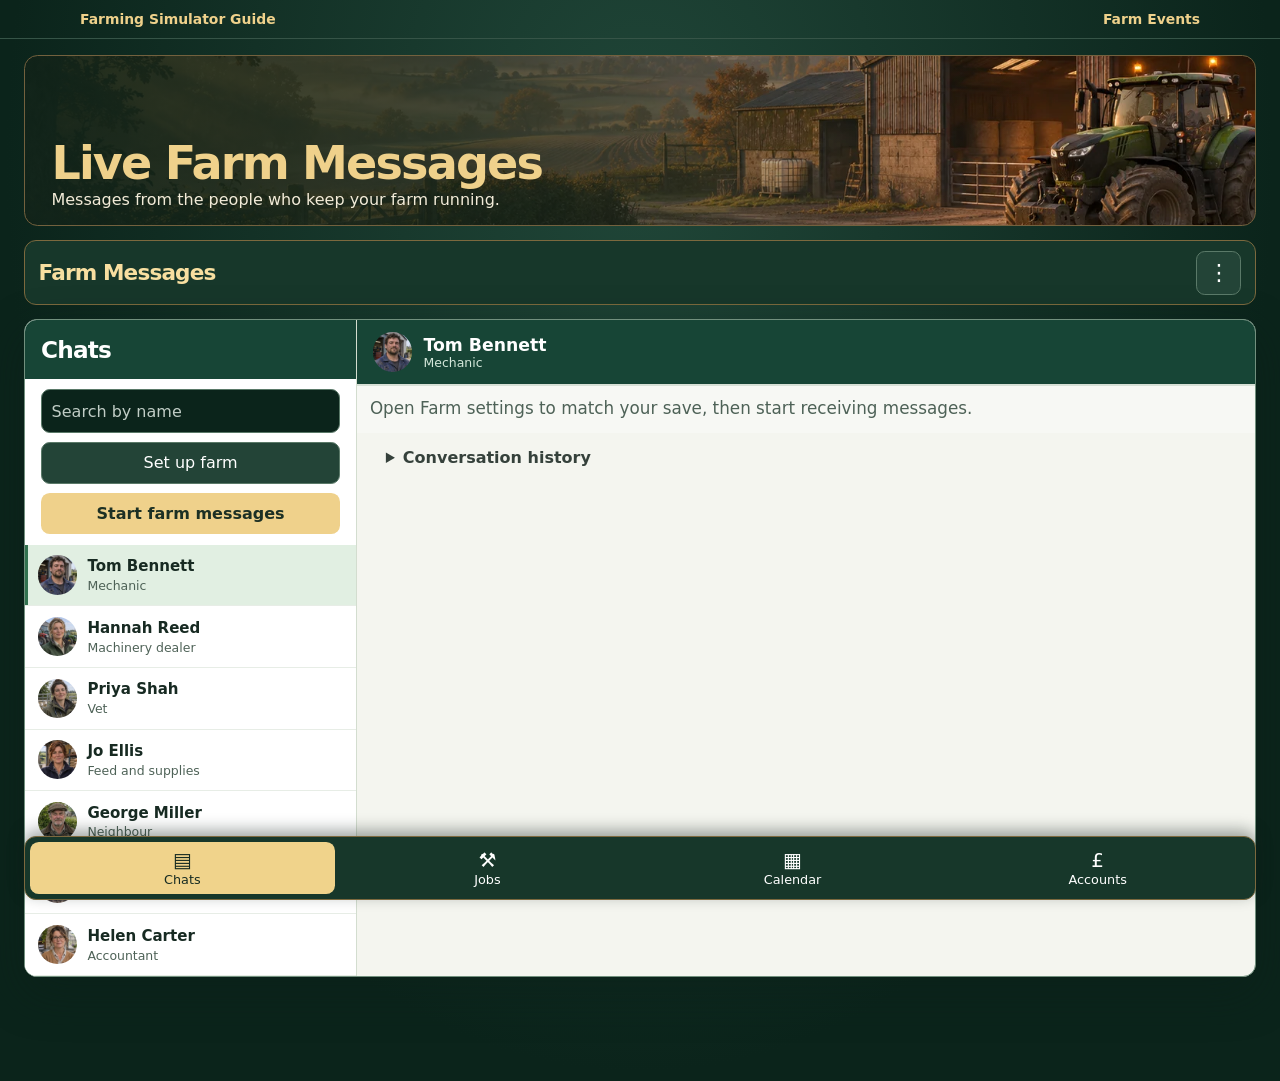
==== commit ffaa13c1: "Add files via upload" ====
--- a/index.html
+++ b/index.html
@@ -1,18 +1,171 @@
-<!doctype html><html lang="en"><head><meta charset="utf-8"><meta name="viewport" content="width=device-width,initial-scale=1"><meta name="description" content="Farming Simulator Guide — gameplay tools, roleplaying guides and farming challenges."><title>Home | Farming Simulator Guide</title><link rel="stylesheet" href="style.css"><link rel="manifest" href="/manifest.webmanifest"><link rel="apple-touch-icon" href="/random-events/icons/icon-192.png"><meta name="theme-color" content="#062b1e"></head><body><header class="brand"><a href="index.html" aria-label="Farming Simulator Guide home"><span class="brand-line" aria-hidden="true">━━━ ❧</span><span class="brand-title">FARMING SIMULATOR GUIDE</span><span class="brand-line" aria-hidden="true">❧ ━━━</span></a></header><nav class="nav" aria-label="Main navigation"><a href="index.html">Home</a><a href="books.html">Our Books</a><div class="nav-menu"><button type="button" class="nav-toggle" aria-expanded="false">Gameplay Tools ▾</button><div class="nav-dropdown"><a href="farm-events-access.html">Farm Events</a><a href="ai-competitors.html">AI Farming Competitors</a><a href="multiplayer-events.html">Multiplayer Events</a></div></div><a href="book-owners.html" class="owners-nav-link">🔒 Owners Area</a><a href="about.html">About</a><a href="contact.html">Contact</a></nav><section class="slider" id="home" aria-label="Farming scenes slideshow"><div class="slide active first-slide" aria-hidden="false"><img class="slide-photo" src="assets/first-banner-no-stripe.webp" alt="Green tractor and countryside at sunset"><img class="hero-logo-image" src="assets/farming-simulator-guide-logo.png" alt="Farming Simulator Guide"><div class="caption"><h1><em>YOUR FARM.</em> YOUR STORY.</h1><p>Explore new ways to play Farming Simulator.</p></div></div><div class="slide " aria-hidden="true"><img class="slide-photo" src="assets/events.webp" alt="Fields and countryside"><div class="caption"><h1><em>MAKE EVERY SEASON</em> DIFFERENT</h1><p>New challenges. New opportunities. Every year.</p></div></div><div class="slide " aria-hidden="true"><img class="slide-photo" src="assets/competitors.webp" alt="Working farm landscape"><div class="caption"><h1><em>YOUR NEIGHBOURS.</em> YOUR RIVALS.</h1><p>Bring competing farms and changing fortunes to life.</p></div></div><div class="slide " aria-hidden="true"><img class="slide-photo" src="assets/books.webp" alt="Farm scene"><div class="caption"><h1><em>EXPECT THE</em> UNEXPECTED</h1><p>Random events can change the course of your farm.</p></div></div><div class="slide " aria-hidden="true"><img class="slide-photo" src="assets/owners.webp" alt="Rural farm"><div class="caption"><h1><em>BUILD YOUR FARMING</em> LEGACY</h1><p>Start small. Make decisions. Shape your future.</p></div></div><div class="slide " aria-hidden="true"><img class="slide-photo" src="assets/sixth-banner-clean.webp" alt="Green tractor on rolling farmland at sunset"><div class="caption"><h1><em>EVERY FARM</em> HAS A STORY</h1><p>Create a farming experience that is uniquely yours.</p></div></div><button class="slide-arrow previous" aria-label="Previous banner">‹</button><button class="slide-arrow next" aria-label="Next banner">›</button><div class="dots" aria-label="Select banner"></div></section><main id="tools"><div class="intro"><h2>Bring Your Farm to Life</h2><p>Realistic challenges, rival farmers and new ideas for every Farming Simulator season.</p></div><div class="grid"><div class="events-feature"><a class="tile" id="events" href="farm-events-access.html"><div class="pic"><img src="assets/box-events.webp" alt="Lightning storm and dramatic weather" loading="lazy"></div><div class="tile-copy"><h3>Farm Events</h3><div class="event-generator-label">RANDOM EVENT GENERATOR</div><p>Unexpected weather, breakdowns and surprises to change your season.</p></div></a><div class="home-install" id="homeInstallArea"><button class="home-install-button" type="button" id="installFreeApp">⬇ Install Farm Events App</button></div></div><a class="tile" id="competitors" href="ai-competitors.html"><div class="pic"><img src="assets/box-competitors.webp" alt="Neighbouring farms and agricultural machinery" loading="lazy"></div><div class="tile-copy"><h3>AI Farming Competitors</h3><p>Create rival farms, compete for land and bring your map to life.</p></div></a><a class="tile" id="guides" href="multiplayer-events.html"><div class="pic"><img src="assets/box-guides.webp" alt="Countryside farming scene" loading="lazy"></div><div class="tile-copy"><h3>Multiplayer Events</h3><p>Shared events and individual challenges for farms playing together.</p></div></a><a class="tile" id="campaigns" href="campaigns.html"><div class="pic"><img src="assets/box-campaigns.webp" alt="Older tractor and modern tractor working on neighbouring farms" loading="lazy"></div><div class="tile-copy"><h3>Campaigns &amp; Challenges</h3><p>Build your farm through longer campaigns and fresh challenges.</p></div></a></div><div class="install-help" id="installHelp" role="dialog" aria-modal="true" aria-labelledby="installHelpTitle" hidden><div class="install-help-panel"><h2 id="installHelpTitle">Install Farm Events</h2><p id="installHelpMessage"></p><button type="button" id="installHelpClose">Close</button></div></div><p class="note">This independent fan resource is not affiliated with GIANTS Software. Some tools are under development.</p></main><footer>© 2026 Farming Simulator Guide · Independent gameplay guides, tools &amp; roleplaying</footer><script src="slideshow.js" defer></script><script>document.querySelectorAll(".nav a").forEach(a=>{if(a.getAttribute("href")===location.pathname.split("/").pop()||(location.pathname.endsWith("/")&&a.getAttribute("href")==="index.html"))a.setAttribute("aria-current","page")})</script><script src="navigation.js" defer></script><script id="install-app-script">(function(){
-let deferredPrompt=null;
-const area=document.getElementById('homeInstallArea'),button=document.getElementById('installFreeApp'),dialog=document.getElementById('installHelp'),message=document.getElementById('installHelpMessage'),close=document.getElementById('installHelpClose');
-const standalone=()=>window.matchMedia('(display-mode: standalone)').matches||navigator.standalone===true;
-if(standalone())area.hidden=true;
-window.addEventListener('beforeinstallprompt',event=>{event.preventDefault();deferredPrompt=event;});
-window.addEventListener('appinstalled',()=>{deferredPrompt=null;area.hidden=true;});
-function dismiss(){dialog.hidden=true;button.focus();}
-close.addEventListener('click',dismiss);dialog.addEventListener('click',e=>{if(e.target===dialog)dismiss()});document.addEventListener('keydown',e=>{if(e.key==='Escape'&&!dialog.hidden)dismiss()});
-button.addEventListener('click',async()=>{
-if(deferredPrompt){const prompt=deferredPrompt;deferredPrompt=null;try{await prompt.prompt();const result=await prompt.userChoice;if(result?.outcome==='accepted')area.hidden=true;}catch(e){console.warn('Install prompt unavailable',e)}return;}
-if(standalone())message.textContent='You are already using the installed app.';
-else if(/iphone|ipad|ipod/i.test(navigator.userAgent))message.textContent='In Safari, tap Share, then Add to Home Screen.';
-else if(/android/i.test(navigator.userAgent))message.textContent='In Chrome, tap the three-dot menu (⋮), then choose Install app or Add to Home screen.';
-else message.textContent='In Chrome or Edge, use the browser menu and choose Install Farm Events or Install app. The available option depends on your browser.';
-dialog.hidden=false;close.focus();
-});
-})();</script></body></html>
+<!doctype html>
+<html lang="en-GB">
+<head>
+  <meta charset="utf-8">
+  <meta name="viewport" content="width=device-width, initial-scale=1">
+  <meta name="robots" content="noindex">
+  <meta name="theme-color" content="#0a281e">
+  <title>Live Farm Messages | Farming Simulator Guide</title>
+  <link rel="stylesheet" href="messages.css?v=24">
+  <script src="messages.js?v=24" defer></script>
+</head>
+<body>
+  <header class="site-header"><a href="../index.html">Farming Simulator Guide</a><a href="../farm-events-access.html">Farm Events</a></header>
+  <main>
+    <header class="hero">
+      <h1>Live Farm Messages</h1>
+      <p>Messages from the people who keep your farm running.</p>
+    </header>
+    <div id="app" hidden>
+      <header class="messages-top">
+        <h1>Farm Messages</h1>
+        <button id="open-farm-tools" type="button" aria-label="Farm settings" title="Farm settings" aria-haspopup="dialog">⋮</button>
+      </header>
+      <div id="toast-region" aria-live="polite"></div>
+      <p id="save-status" role="status"></p>
+      <div id="workspace" class="workspace" data-view="inbox">
+        <section class="panel inbox" aria-labelledby="inbox-title">
+          <h2 id="inbox-title" tabindex="-1">Chats</h2>
+          <div class="inbox-controls">
+            <input id="contact-search" type="search" placeholder="Search by name" aria-label="Search contacts by name">
+            <button id="setup-farm" type="button">Set up farm</button>
+            <button id="start-chats" type="button" class="primary">Start farm messages</button>
+          </div>
+          <div id="contacts" aria-label="Conversations"></div>
+          
+        </section>
+        <section class="panel chat" aria-labelledby="chat-title">
+          <header id="chat-header"></header>
+          <div class="composer">
+            <div id="replies" aria-label="Available replies"></div>
+          </div>
+          <details id="conversation-history">
+            <summary>Conversation history</summary>
+          <div id="conversation" role="log" aria-label="Messages" tabindex="0"></div>
+          </details>
+        </section>
+      </div>
+      <section id="jobs-page" class="panel tab-page" hidden>
+        <h2>Jobs</h2>
+        <p id="no-jobs">No active repairs.</p>
+        <div id="restrictions"></div>
+      </section>
+      <section id="calendar-page" class="panel tab-page" hidden>
+        <h2>Calendar</h2>
+        <div class="farm-bar" aria-label="Farm date">
+          <div><strong id="date"></strong><span id="day"></span></div>
+          <button id="advance" class="primary"></button>
+        </div>
+      </section>
+        <section id="accounts-page" class="panel tab-page" hidden>
+          <h2>Accounts</h2><p class="account-balance" id="balance"></p>
+          <div class="details-body">
+            <p>Apply charges, rewards and credits in your FS25 save using your usual house rules. If FS25 has already applied a transaction, leave it as a record only.</p>
+            <div id="ledger"></div>
+            <form id="entry" class="fields">
+              <label>Transaction
+                <select name="type">
+                  <option value="expense">Supplier or contractor bill</option>
+                  <option value="income">Cash income</option>
+                  <option value="credit">Supplier credit earned</option>
+                  <option value="worker">Temporary worker hours</option>
+                  <option value="staff">Staff bonus</option>
+                </select>
+              </label>
+              <label id="supplier-label">Supplier or contact <input name="source" maxlength="48" required></label>
+              <label id="reason-label">Reason <input name="reason" maxlength="80" required></label>
+              <label><span id="amount-label">Amount (£)</span> <input name="amount" type="number" required min="0.01" step="0.01" max="10000000"></label>
+              <label id="hours-label" hidden>Hours worked <input name="hours" type="number" min="0.25" step="0.25" max="744"></label>
+              <label id="applied-label" class="check"><input name="applied" type="checkbox"> Already applied in FS25 or paid separately</label>
+              <button>Add entry</button>
+            </form>
+          </div>
+        </section>
+      <nav id="message-nav" aria-label="Farm Messages">
+        <button type="button" data-page="chats" aria-pressed="true"><span aria-hidden="true">▤</span>Chats</button>
+        <button type="button" data-page="jobs" aria-pressed="false"><span aria-hidden="true">⚒</span>Jobs</button>
+        <button type="button" data-page="calendar" aria-pressed="false"><span aria-hidden="true">▦</span>Calendar</button>
+        <button type="button" data-page="accounts" aria-pressed="false"><span id="accounts-icon" aria-hidden="true">£</span>Accounts</button>
+      </nav>
+      <dialog id="farm-tools" aria-labelledby="farm-tools-title">
+        <header class="tools-header">
+          <h2 id="farm-tools-title">Farm settings</h2>
+          <form method="dialog"><button aria-label="Close farm settings" autofocus>×</button></form>
+        </header>
+        <div class="tools">
+        <details class="panel" open>
+          <summary>Farm settings</summary>
+          <div class="details-body">
+            <form id="settings" class="fields">
+              <details class="panel settings-wide">
+                <summary>Contact names and repairs</summary>
+                <div class="details-body contact-settings">
+                  <div class="settings-stack">
+                    <fieldset id="contact-options" class="settings-stack">
+                      <legend>Incoming messages</legend>
+                    </fieldset>
+                    <div id="contact-names" class="settings-stack"></div>
+                  </div>
+                  <div class="settings-stack">
+                    <label>Repairs <select name="repairProvider"><option value="dealer">Local dealer</option><option value="staff">Employ a full-time mechanic</option></select></label>
+              <div id="mechanic-name-setting" class="settings-stack"></div>
+              <div id="mechanic-pay" class="settings-stack" hidden>
+<label>Salary preset <select id="salary-preset"></select></label>
+              <label><span>Annual salary <span id="salary-currency">£</span></span> <input name="mechanicSalary" type="number" min="0" max="1000000" step="100" required></label>
+              <div class="salary-controls"><button type="button" id="salary-down-1000">−£1,000</button><button type="button" id="salary-down">−£100</button><button type="button" id="salary-up">+£100</button><button type="button" id="salary-up-1000">+£1,000</button></div>
+              </div>
+<label class="check"><input name="workshop" type="checkbox"> My farm has a workshop</label>
+                  </div>
+                </div>
+              </details>
+              <label>Starting month <select name="start" aria-describedby="starting-month-note"></select></label>
+              <p id="starting-month-note"></p>
+              <label>Days per month <select name="days"><option value="1">1</option><option value="2">2</option><option value="3">3</option><option value="4">4</option><option value="5">5</option><option value="6">6</option><option value="7">7</option><option value="8">8</option><option value="9">9</option><option value="10">10</option><option value="11">11</option><option value="12">12</option><option value="13">13</option><option value="14">14</option><option value="15">15</option><option value="16">16</option><option value="17">17</option><option value="18">18</option><option value="19">19</option><option value="20">20</option><option value="21">21</option><option value="22">22</option><option value="23">23</option><option value="24">24</option><option value="25">25</option><option value="26">26</option><option value="27">27</option><option value="28">28</option></select></label>
+              <div class="settings-stack">
+              <label>New events per month <select name="frequency"><option value="random">Random range</option></select></label>
+              <fieldset id="random-range" class="range-fields" hidden>
+                <label>Minimum <input name="randomMin" type="number" min="1" max="10" step="1" required disabled></label>
+                <label>Maximum <input name="randomMax" type="number" min="1" max="10" step="1" required disabled></label>
+              </fieldset>
+              </div>
+              <label>Farm currency <select name="currency"><option value="GBP">Pounds (£)</option><option value="USD">US dollars ($)</option><option value="EUR">Euros (€)</option></select></label>
+              <label>Billing interval <select name="billing"><option value="1">Monthly</option><option value="2">Every two months</option><option value="3">Quarterly</option><option value="6">Every six months</option><option value="12">Annually</option></select></label>
+              <label class="check"><input name="guidance" type="checkbox"> Show gameplay notes</label>
+              <details class="panel settings-wide"><summary>Livestock</summary><div class="details-body settings-stack">
+              <label class="check"><input name="animals" type="checkbox"> Include livestock messages</label>
+              <label class="check"><input name="sheep" type="checkbox"> I keep sheep</label>
+              </div></details>
+              <label class="check"><input name="sync" type="checkbox"> Import eligible rewards from Farm Events on this browser</label>
+            </form>
+            <p id="settings-status" role="status">Calendar and event frequency changes apply at the start of the next month once play begins. Billing changes apply after the current billing period.</p>
+            <h3>Permanent staff</h3>
+            <div id="staff-list"></div>
+            <form id="staff" class="fields">
+              <label>Name <input name="name" maxlength="48" required></label>
+              <label><span>Annual salary <span id="staff-currency">£</span></span> <input name="salary" type="number" min="1" max="10000000" step="0.01" required></label>
+              <label class="check"><input name="applied" type="checkbox"> Wages already deducted in FS25</label>
+              <button>Add employee</button>
+            </form>
+            <button id="sound" type="button" aria-pressed="true">Message sound</button>
+            <button id="notify" type="button">Enable browser notifications</button>
+            <p id="notify-status" role="status">Notifications are available while this page is open on supported browsers.</p>
+            <button id="reset" type="button">Start a new demo farm</button>
+          </div>
+        </details>
+      </div>
+        <footer class="settings-footer">
+          <p id="settings-save-error" role="alert" hidden></p>
+          <button class="primary" type="submit" form="settings">Save and close</button>
+        </footer>
+      </dialog>
+      <dialog id="reset-dialog"><form method="dialog">
+        <h2>Start a new demo farm?</h2>
+        <p>This clears the inbox, accounts and calendar saved for this demo.</p>
+        <button value="cancel" autofocus>Keep playing</button>
+        <button value="reset" class="primary">Start new farm</button>
+      </form></dialog>
+      <p class="footnote">Progress is saved in this browser. Keep the demo calendar in step with your FS25 save.</p>
+    </div>
+  </main>
+</body>
+</html>
--- a/messages.css
+++ b/messages.css
@@ -0,0 +1,438 @@
+:root {
+  color-scheme: dark;
+  font-family: system-ui, sans-serif;
+  background: #0b241b;
+  color: #f3f1e7;
+  --panel: #132f24;
+  --line: #365447;
+  --muted: #c1d0c4;
+  --gold: #efd18b;
+}
+*, *::before, *::after { box-sizing: border-box; }
+[hidden] { display: none !important; }
+body { margin: 0; }
+a { color: var(--gold); }
+button, input, select { font: inherit; }
+button { cursor: pointer; color: inherit; background: #234437; border: 1px solid #5a7968; border-radius: .55rem; padding: .65rem .8rem; }
+button:hover, button[aria-pressed="true"] { background: #315847; }
+button:disabled { opacity: .55; cursor: default; }
+button.primary { background: var(--gold); color: #1c3024; border-color: transparent; font-weight: 750; }
+button.primary:hover { background: #ffe4a6; }
+:focus-visible { outline: 3px solid #fbe0a2; outline-offset: 3px; }
+input:not([type="checkbox"]), select { width: 100%; min-width: 0; padding: .6rem; background: #0b241b; color: inherit; border: 1px solid #5a7968; border-radius: .35rem; }
+.site-header { padding: .7rem max(1rem, calc((100% - 70rem) / 2)); display: flex; justify-content: space-between; gap: 1rem; border-bottom: 1px solid var(--line); }
+.site-header a { text-decoration: none; font-weight: 650; font-size: .87rem; }
+main { max-width: 72rem; margin: auto; padding: 0 1rem 3rem; }
+.hero { padding: 2rem 0 1.35rem; }
+h1 { font-size: clamp(2rem, 5vw, 3.6rem); margin: 0; color: var(--gold); letter-spacing: -.04em; }
+h2, h3, p { margin: 0 0 .6rem; }
+.hero p, .footnote, .details-body > p, .gate p { color: var(--muted); }
+.panel { background: var(--panel); border: 1px solid var(--line); border-radius: .8rem; min-width: 0; }
+.gate { max-width: 32rem; padding: 1.25rem; }
+.gate form { display: grid; gap: .85rem; }
+.gate input { margin-top: .3rem; }
+.farm-bar { display: flex; align-items: center; justify-content: space-between; gap: .8rem; padding: .85rem 1rem; border: 1px solid #7c693e; border-radius: .7rem; background: #1c3b2e; }
+.farm-bar span { display: block; color: var(--muted); font-size: .88rem; }
+#save-status:empty, #code-status:empty { display: none; }
+.workspace { margin-top: .9rem; display: grid; grid-template-columns: 16rem minmax(0, 1fr); gap: .9rem; }
+.inbox { padding: .85rem; }
+.inbox h2 { font-size: 1.05rem; }
+#contacts { display: grid; gap: .35rem; }
+.contact { display: flex; align-items: center; gap: .65rem; width: 100%; text-align: left; background: transparent; border-color: transparent; }
+.contact[aria-pressed="true"] { border-color: #7c693e; }
+.contact small, .contact-role, time { display: block; color: var(--muted); font-size: .78rem; }
+.unread { color: var(--gold); margin-left: auto; }
+.avatar { border-radius: 50%; display: grid; place-items: center; flex: 0 0 2.2rem; height: 2.2rem; background: #47604f; font-size: 1.35rem; }
+#restrictions { font-size: .85rem; margin-top: .75rem; }
+#restrictions p { background: #4e3a24; color: #ffe4b0; border-radius: .5rem; padding: .55rem; }
+#chat-header { display: flex; align-items: center; gap: .7rem; padding: .8rem 1rem; border-bottom: 1px solid var(--line); }
+#chat-header h2 { font-size: 1.08rem; margin: 0; }
+#conversation { min-height: 16rem; height: clamp(17rem, 43vh, 29rem); overflow-y: auto; padding: 1rem; background: #0c261d; }
+.bubble { background: #204234; border-radius: .15rem .75rem .75rem; width: fit-content; max-width: min(92%, 35rem); margin-bottom: .8rem; padding: .65rem .8rem; white-space: pre-wrap; overflow-wrap: anywhere; line-height: 1.42; }
+.bubble.sent { margin-left: auto; background: #463d28; border-radius: .75rem .15rem .75rem .75rem; }
+.bubble time { margin-top: .3rem; }
+.bubble img { margin-top: .55rem; display: block; width: min(100%, 22rem); aspect-ratio: 3 / 1; object-fit: cover; border-radius: .4rem; }
+.game-note { margin-top: .55rem; font-size: .85rem; color: #ffe1a0; }
+#replies { display: flex; flex-wrap: wrap; gap: .5rem; padding: .7rem; min-height: 3.3rem; }
+#replies p { color: var(--muted); margin: .3rem; }
+.tools { margin: .9rem 0; display: grid; gap: .7rem; }
+summary { cursor: pointer; padding: .85rem 1rem; font-weight: 700; }
+summary strong { color: var(--gold); float: right; }
+.details-body { border-top: 1px solid var(--line); padding: 1rem; }
+.fields { margin: .75rem 0 1rem; display: grid; grid-template-columns: repeat(auto-fit, minmax(min(100%, 12rem), 1fr)); gap: .8rem; align-items: end; }
+.fields label { display: grid; gap: .3rem; }
+.fields label.check { display: flex; align-items: center; align-self: center; }
+.ledger-row, .staff-row { display: grid; grid-template-columns: minmax(0, 1fr) auto; align-items: center; gap: .5rem; padding: .45rem 0; border-bottom: 1px solid var(--line); overflow-wrap: anywhere; }
+.ledger-row small { display: block; color: var(--muted); }
+.footnote { font-size: .85rem; }
+dialog { color: inherit; background: var(--panel); border: 1px solid #7c693e; border-radius: .7rem; max-width: 28rem; }
+dialog::backdrop { background: #0009; }
+#notify-status { margin-top: .5rem; }
+@media (max-width: 690px) {
+  .hero { padding-top: 1.2rem; }
+  .workspace { grid-template-columns: 1fr; }
+  #contacts { display: flex; overflow-x: auto; }
+  .contact { width: auto; flex-shrink: 0; padding: .4rem .5rem; }
+  #conversation { height: 37vh; }
+  #restrictions:empty { display: none; }
+}
+
+/* Messages and conversation layout */
+.hero { padding: 1.45rem 0 1rem; }
+h1 { font-size: clamp(1.85rem, 4vw, 2.8rem); }
+.hero p { margin-bottom: 0; }
+.workspace {
+  grid-template-columns: minmax(14rem, 28%) minmax(0, 1fr);
+  gap: 0;
+  overflow: hidden;
+  border: 1px solid #72907e;
+  border-radius: 1rem;
+  background: #f4f5ef;
+  color: #172a22;
+  color-scheme: light;
+}
+.workspace .panel { border: 0; border-radius: 0; background: transparent; }
+.workspace :focus-visible { outline-color: #1b7151; outline-offset: -3px; }
+.workspace .inbox { padding: 0; border-right: 1px solid #d7e0d6; background: #fff; }
+.inbox h2 { padding: 1rem 1rem .75rem; margin: 0; font-size: 1.45rem; letter-spacing: -.035em; }
+#contacts { display: block; }
+.workspace .contact {
+  background: #fff;
+  color: inherit;
+  border: 0;
+  border-radius: 0;
+  width: 100%;
+  padding: .72rem .85rem;
+  text-align: left;
+  border-bottom: 1px solid #e7ede6;
+}
+.workspace .contact:hover, .workspace .contact[aria-pressed="true"] { background: #e7f2eb; }
+.contact-copy { min-width: 0; flex: 1; }
+.contact-copy strong { display: block; font-size: .94rem; }
+.contact-copy small {
+  color: #4e6257;
+  overflow: hidden;
+  text-overflow: ellipsis;
+  white-space: nowrap;
+  margin-top: .18rem;
+}
+.workspace .unread {
+  color: #fff;
+  background: #226749;
+  border-radius: 1rem;
+  min-width: 1.35rem;
+  padding: .12rem .32rem;
+  text-align: center;
+  font-size: .73rem;
+}
+.workspace .avatar {
+  background: #deece3;
+  flex-basis: 2.45rem;
+  height: 2.45rem;
+}
+#restrictions { margin: .55rem .75rem .75rem; }
+#restrictions p { background: #fff1d6; color: #67431d; }
+.chat { display: flex; flex-direction: column; }
+#chat-header {
+  background: #fff;
+  border-bottom-color: #d7e0d6;
+  min-height: 4rem;
+  padding: .65rem 1rem;
+}
+.contact-role { color: #4e6257; }
+.chat-back { display: none; }
+#conversation {
+  background: #f4f5ef;
+  padding: .65rem clamp(.75rem, 3vw, 1.65rem) 1.25rem;
+  height: clamp(22rem, 52vh, 35rem);
+  flex: 1 1 auto;
+}
+.chat-date {
+  text-align: center;
+  display: block;
+  margin: .6rem 0 1rem;
+  color: #4e6257;
+  font-size: .74rem;
+}
+.empty-chat { text-align: center; color: #4e6257; margin-top: 2rem; }
+.bubble {
+  position: relative;
+  background: white;
+  color: #192b23;
+  border: 1px solid #dde5dc;
+  border-radius: 1rem 1rem 1rem .3rem;
+  margin-bottom: .48rem;
+  max-width: min(85%, 35rem);
+}
+.bubble.sent {
+  background: #256a4c;
+  color: white;
+  border-color: #256a4c;
+  border-radius: 1rem 1rem .3rem 1rem;
+}
+.game-note { color: #684916; }
+.composer { background: white; border-top: 1px solid #d7e0d6; padding: .6rem .8rem .75rem; }
+#replies { min-height: 0; padding: 0; }
+#replies button {
+  border: 1px solid #9fbbae;
+  border-radius: 1.4rem;
+  color: #1e593e;
+  background: #fff;
+  font-size: .88rem;
+}
+#replies button:hover { background: #e2f0e8; }
+#replies button.primary { color: white; background: #256a4c; border-color: #256a4c; }
+#replies button.primary:hover { background: #1e583f; }
+#replies p { color: #4e6257; font-size: .85rem; margin: 0; }
+@media (max-width: 690px) {
+  .workspace { display: block; }
+  .workspace .inbox { border-right: 0; }
+  .workspace[data-view="inbox"] .chat, .workspace[data-view="chat"] .inbox { display: none; }
+  .chat-back {
+    display: block;
+    background: transparent;
+    color: #20563f;
+    border: 0;
+    padding: 0 .55rem;
+    min-width: 2.4rem;
+    min-height: 2.6rem;
+    font-size: 1.9rem;
+    line-height: 1;
+  }
+  .chat-back:hover { background: #e7f2eb; }
+  #chat-header { padding: .55rem .7rem; }
+  #conversation { height: clamp(16rem, 47dvh, 28rem); flex: none; }
+  .bubble { max-width: 90%; }
+}
+
+/* Keep the messaging surface a single pane at every viewport width. */
+body:has(#app:not([hidden])) .site-header,
+body:has(#app:not([hidden])) .hero,
+body:has(#app:not([hidden])) .footnote { display: none; }
+main:has(#app:not([hidden])) {
+  max-width: 46rem;
+  padding: clamp(.35rem, 2vw, 1.5rem) clamp(.25rem, 1.5vw, .8rem);
+}
+.farm-bar { padding: .5rem .75rem; gap: .4rem; }
+.farm-bar > div:first-child { min-width: 0; font-size: .85rem; }
+.calendar-actions { display: flex; align-items: center; gap: .35rem; }
+#advance { font-size: .8rem; padding: .45rem .6rem; }
+#open-farm-tools { font-size: 1.4rem; line-height: 1; padding: .25rem .65rem; }
+.workspace { display: block; margin-top: .45rem; border-radius: .8rem; }
+.workspace .inbox { border-right: 0; }
+.workspace[data-view="inbox"] .chat,
+.workspace[data-view="chat"] .inbox { display: none; }
+.inbox h2, #chat-header { background: #174536; color: #fff; }
+.inbox h2 { padding: 1rem; }
+.workspace .contact { padding: .85rem 1rem; }
+.workspace .contact[aria-pressed="true"] { background: #fff; }
+.workspace .contact:hover { background: #e7f2eb; }
+.chat-back {
+  display: block;
+  border: 0;
+  background: transparent;
+  color: #fff;
+  font-size: 1.8rem;
+  padding: .15rem .55rem;
+  min-height: 2.55rem;
+  min-width: 2.4rem;
+  line-height: 1;
+}
+.chat-back:hover { background: #2e6250; }
+#chat-header .contact-role { color: #d4e7da; }
+#chat-header :focus-visible { outline-color: #c9f2d8; }
+#conversation {
+  height: clamp(16rem, 63dvh, 40rem);
+  background-color: #eeeae0;
+  background-image: radial-gradient(#c6c5b5 1px, transparent 1px);
+  background-size: 14px 14px;
+  flex: none;
+}
+.bubble { max-width: min(86%, 34rem); }
+.bubble.sent { background: #d4ebce; color: #193426; border-color: #cadfc4; }
+.bubble.received::before, .bubble.sent::after {
+  content: '';
+  position: absolute;
+  top: .45rem;
+  width: .45rem;
+  height: .65rem;
+  background: inherit;
+}
+.bubble.received::before { right: 100%; clip-path: polygon(0 0,100% 0,100% 100%); }
+.bubble.sent::after { left: 100%; clip-path: polygon(0 0,100% 0,0 100%); }
+.chat-date {
+  width: fit-content;
+  margin-inline: auto;
+  background: #fff;
+  border-radius: .4rem;
+  padding: .25rem .55rem;
+}
+.composer { background: #f7f8f4; }
+#replies button.primary::after { content: ' ↗' / ''; }
+#restrictions:empty { display: none; }
+#farm-tools {
+  width: min(42rem, calc(100% - 1rem));
+  max-width: none;
+  max-height: 88dvh;
+  overflow: auto;
+}
+.tools-header { display: flex; align-items: center; justify-content: space-between; }
+.tools-header h2 { margin: 0; }
+.tools-header button { padding: .2rem .65rem; font-size: 1.3rem; }
+
+.messages-top, #message-nav {
+  display: flex;
+  align-items: center;
+  background: #17372a;
+  border: 1px solid #7c693e;
+  border-radius: .75rem;
+  color: #fff;
+}
+.messages-top { justify-content: space-between; padding: .6rem .85rem; }
+.messages-top h1 { font: inherit; font-size: 1.35rem; font-weight: 750; margin: 0; color: #f8dfa0; }
+#open-farm-tools { min-width: 44px; min-height: 44px; }
+.inbox-controls { display: grid; gap: .55rem; padding: .65rem 1rem; }
+#setup-farm { color: #fff; }
+#contact-search {
+  width: 100%;
+  min-height: 44px;
+  border-radius: .55rem;
+  color: #fff;
+  color-scheme: dark;
+}
+#contact-search::placeholder { color: #c1cdc6; opacity: 1; }
+.tab-page { min-height: 16rem; margin-block: .5rem; padding: 1rem; }
+.tab-page h2 { margin-top: 0; }
+.account-balance { font-weight: 700; }
+.job-link { display: block; width: 100%; text-align: left; margin-bottom: .5rem; text-transform: none; }
+#message-nav {
+  position: sticky;
+  bottom: 0;
+  z-index: 2;
+  margin-top: .5rem;
+  padding: .3rem .3rem calc(.3rem + env(safe-area-inset-bottom));
+  box-shadow: 0 -.35rem 1rem #101f1866;
+}
+#message-nav button {
+  flex: 1;
+  min-width: 0;
+  min-height: 52px;
+  border: 0;
+  background: transparent;
+  color: #fff;
+  padding: .3rem .15rem;
+  font-size: .8rem;
+  text-transform: none;
+}
+#message-nav span { display: block; font-size: 1.25rem; line-height: 1.15; }
+#message-nav button[aria-pressed="true"] { background: #f0d38b; color: #172c22; }
+
+/* Farm portraits and desktop layout */
+.avatar { display: block; width: 2.45rem; object-fit: cover; object-position: center; }
+.message-row { display: flex; align-items: flex-end; gap: .65rem; margin-bottom: .65rem; }
+.message-row.outgoing { justify-content: flex-end; }
+.message-row .bubble { margin-bottom: 0; }
+.message-row > .avatar { width: 2rem; height: 2rem; flex-basis: 2rem; margin-bottom: .16rem; }
+
+@media (min-width: 691px) {
+  body { background: radial-gradient(ellipse at 50% 15%, #204638, #0b241b 70%); }
+  body:has(#app:not([hidden])) .site-header { display: flex; }
+  body:has(#app:not([hidden])) .hero { display: flex; }
+  main:has(#app:not([hidden])) { max-width: 82rem; padding: 1rem 1.5rem 2rem; }
+  .hero {
+    flex-direction: column;
+    justify-content: flex-end;
+    min-height: clamp(9rem, 19vh, 13rem);
+    margin-bottom: .85rem;
+    padding: 1rem 1.65rem;
+    border: 1px solid #73613e;
+    border-radius: .85rem;
+    background:
+      linear-gradient(90deg, #10241aef 0%, #10241abb 35%, #10241a00 82%),
+      url('farm-yard.webp') center 57% / cover;
+  }
+  h1 { font-size: clamp(2rem, 3.6vw, 3.25rem); }
+  .hero p { color: #f2ebd8; }
+  .farm-bar { padding: .65rem 1rem; }
+  .workspace:not([hidden]) {
+    display: grid;
+    grid-template-columns: minmax(14rem, 27%) minmax(0, 1fr);
+    margin-top: .85rem;
+    box-shadow: 0 16px 45px #0a1f1873;
+  }
+  .workspace[data-view="chat"] .inbox, .workspace[data-view="inbox"] .chat { display: flex; }
+  .workspace .inbox { display: flex; flex-direction: column; border-right: 1px solid #d3ddcf; }
+  .workspace .contact { padding: .67rem .8rem; }
+  .workspace .contact[aria-pressed="true"] {
+    background: #e1efe2;
+    box-shadow: inset 3px 0 #327250;
+  }
+  .chat-back { display: none; }
+  #chat-header { min-height: 4.1rem; }
+  #conversation {
+    height: clamp(23rem, 48dvh, 39rem);
+    padding: .8rem clamp(.9rem, 3vw, 2rem) 1.25rem;
+    background-color: #efeee3;
+    background-image: radial-gradient(#c7caba 1px, transparent 1px);
+  }
+}
+
+#toast-region { position: fixed; z-index: 5; right: 1rem; bottom: 1rem; max-width: calc(100vw - 2rem); }
+.toast {
+  display: flex;
+  align-items: center;
+  gap: .7rem;
+  width: min(23rem, calc(100vw - 2rem));
+  text-align: left;
+  background: #183d30;
+  border-color: #d5b877;
+  box-shadow: 0 10px 36px #05170c55;
+  padding: .75rem;
+}
+.toast span { min-width: 0; }
+.toast strong, .toast small { display: block; overflow: hidden; text-overflow: ellipsis; white-space: nowrap; }
+.toast small { margin-top: .15rem; color: #e3e9dc; }
+
+@media (max-width: 690px) {
+  #toast-region { bottom: calc(5rem + env(safe-area-inset-bottom)); }
+}
+.toast .avatar { width: 2.2rem; }
+
+.settings-footer {
+  position: sticky;
+  bottom: 0;
+  z-index: 1;
+  display: grid;
+  gap: .35rem;
+  justify-items: end;
+  padding: .65rem;
+  background: #17372a;
+  border-top: 1px solid #7c693e;
+}
+.settings-footer button { min-height: 44px; }
+#settings-save-error, #starting-month-note { margin: 0; }
+
+.salary-controls { display: flex; flex-wrap: wrap; gap: .5rem; }
+.salary-controls button { min-height: 44px; }
+
+.settings-wide { grid-column: 1 / -1; }
+.settings-stack, .contact-settings { display: grid; gap: .65rem; align-content: start; }
+.range-fields { display: grid; grid-template-columns: repeat(2, minmax(0, 1fr)); gap: .5rem; min-width: 0; margin: 0; padding: 0; border: 0; }
+@media (min-width: 691px) {
+  .contact-settings { grid-template-columns: repeat(2, minmax(0, 1fr)); }
+}
+
+.reply-topic, .reply-context { width: 100%; margin: .15rem 0; }
+.reply-topic { display: grid; gap: .35rem; font-weight: 700; }
+.reply-topic select { color: #fff; }
+
+#replies { display: flex; flex-direction: column; align-items: stretch; gap: .55rem; }
+#replies button { font-size: 1rem; min-height: 44px; }
+#replies p { font-size: 1rem; line-height: 1.5; }
+#replies .reply-request { text-align: left; background: #e4e7e5; color: #303a35; font-weight: 750; border-radius: .55rem; }
+#replies .reply-request[aria-expanded="true"] { background: #d7ded9; border-color: #658171; }
+.reply-actions { display: flex; flex-wrap: wrap; gap: .5rem; }
+#replies .reply-context { padding: .65rem .75rem; background: #edf0ee; color: #46534c; border-radius: .45rem; white-space: pre-wrap; }
+#conversation-history { margin: .25rem .8rem .8rem; color: #35413b; }
+#conversation-history summary { cursor: pointer; padding-block: .65rem; }
+@media (min-width: 691px) { #replies button, #replies p { font-size: 1.05rem; } }
